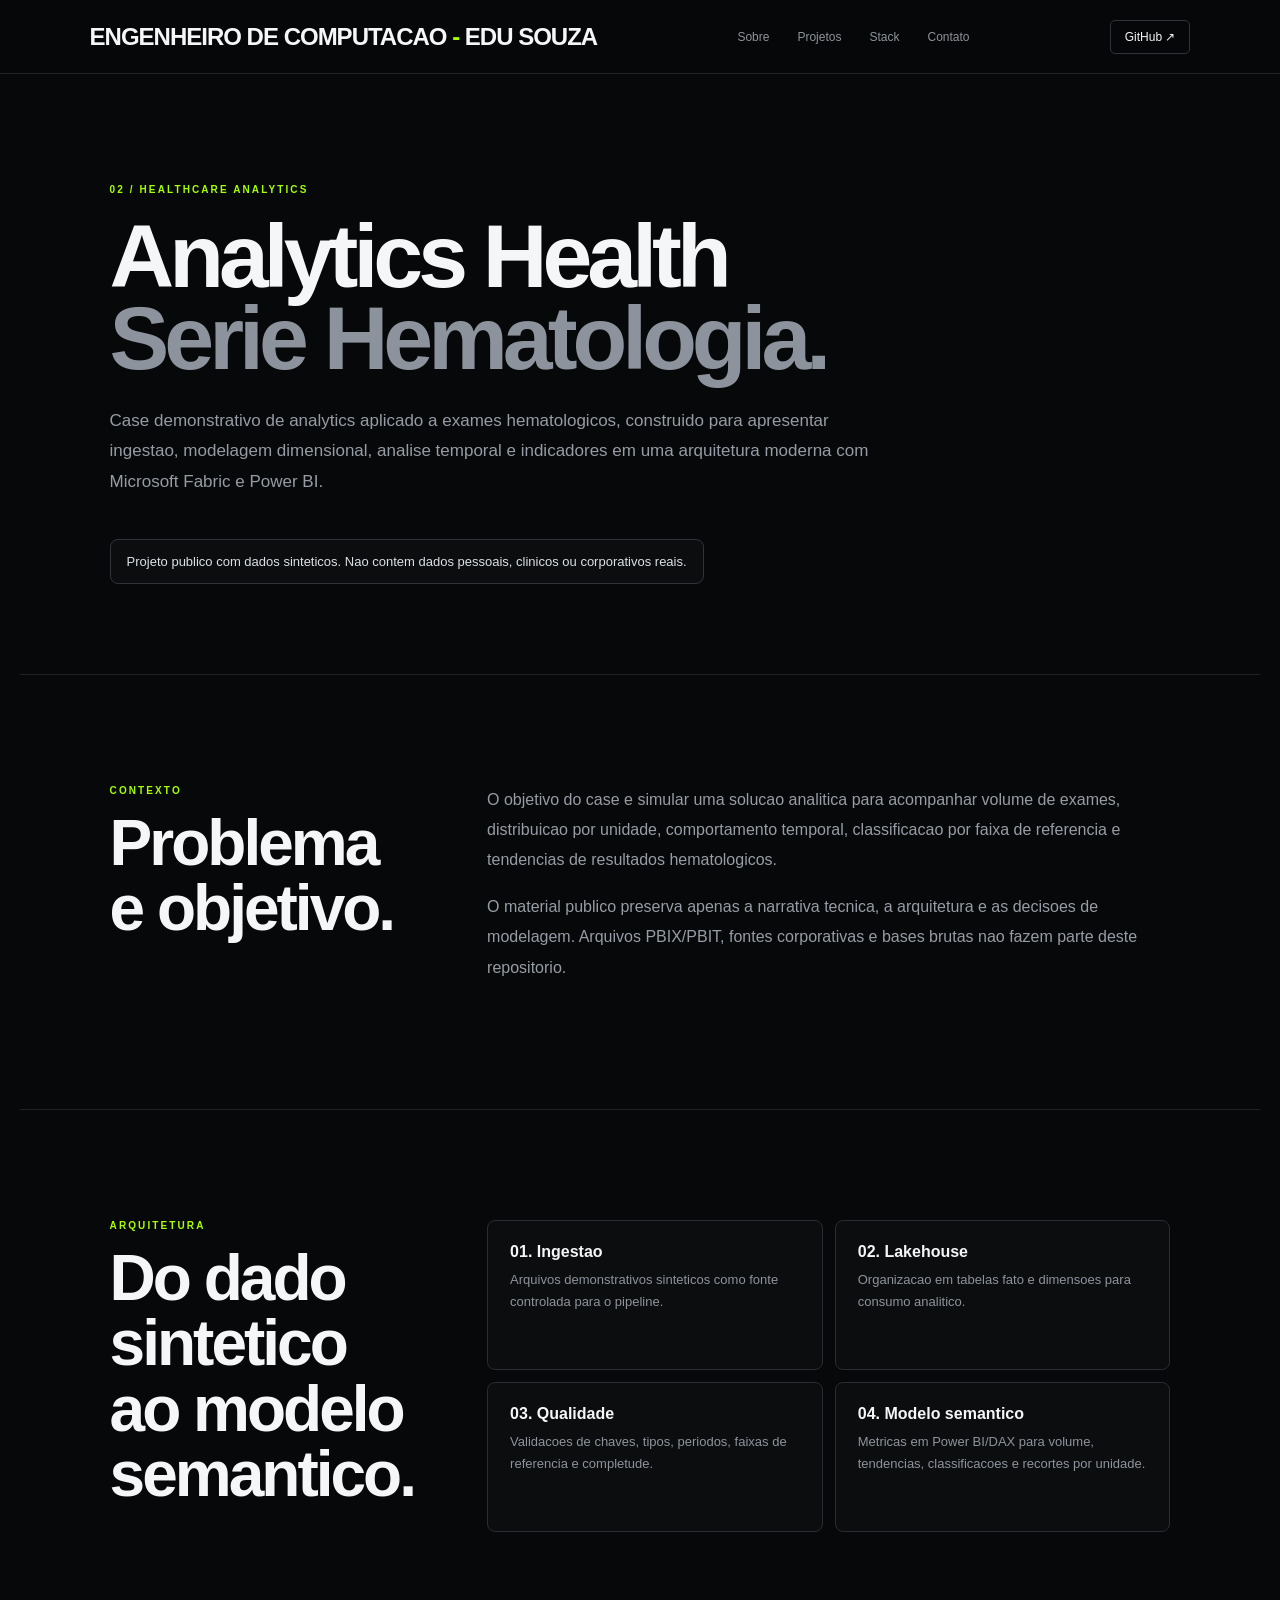
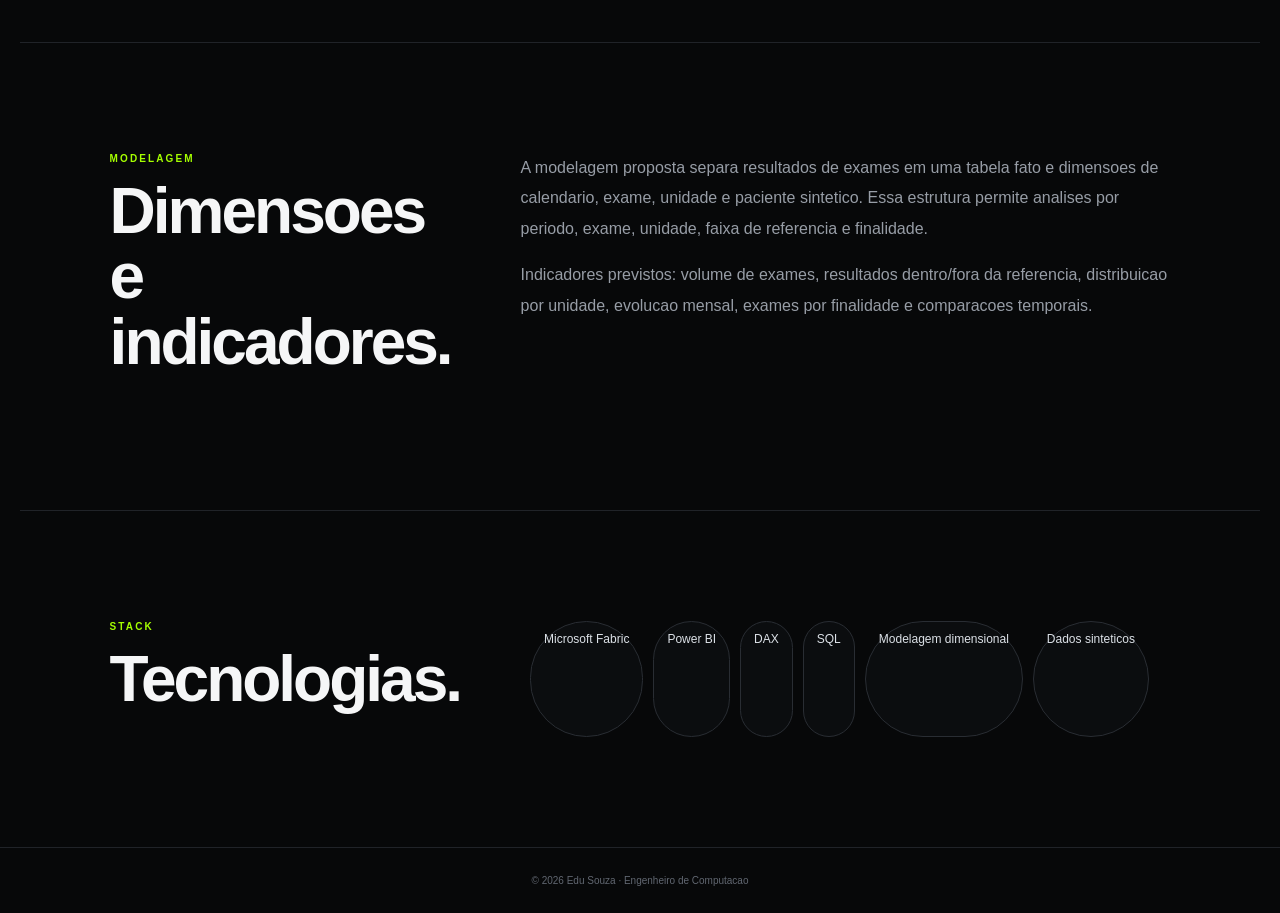
==== projects/02-analytics-health-serie-hematologia/index.html @ f351d603 "Publish hematology analytics case page" ====
<!doctype html>
<html lang="pt-BR">
<head>
<meta charset="utf-8"><meta name="viewport" content="width=device-width,initial-scale=1">
<meta name="description" content="Analytics Health - Serie Hematologia: case publico com dados sinteticos para demonstrar analytics em saude.">
<title>Analytics Health - Serie Hematologia | Edu Souza</title>
<link rel="stylesheet" href="../../assets/css/style.css">
</head>
<body class="project-page">
<header><a class="logo" href="../../index.html">ENGENHEIRO DE COMPUTACAO <span>-</span> EDU SOUZA</a><nav><a href="../../index.html#sobre">Sobre</a><a href="../../index.html#projetos">Projetos</a><a href="../../index.html#stack">Stack</a><a href="../../index.html#contato">Contato</a></nav><a class="gh" href="https://github.com/edusouzaengcomp/edusouza.engcomp-portfolio/tree/main/projects/02-analytics-health-serie-hematologia" target="_blank" rel="noreferrer">GitHub ↗</a></header>
<main>
<section class="case-hero"><div class="tag">02 / HEALTHCARE ANALYTICS</div><h1>Analytics Health<br><em>Serie Hematologia.</em></h1><p>Case demonstrativo de analytics aplicado a exames hematologicos, construido para apresentar ingestao, modelagem dimensional, analise temporal e indicadores em uma arquitetura moderna com Microsoft Fabric e Power BI.</p><div class="case-note">Projeto publico com dados sinteticos. Nao contem dados pessoais, clinicos ou corporativos reais.</div></section>
<section class="case-grid section"><div><div class="tag">CONTEXTO</div><h2>Problema e objetivo.</h2></div><div class="case-copy"><p>O objetivo do case e simular uma solucao analitica para acompanhar volume de exames, distribuicao por unidade, comportamento temporal, classificacao por faixa de referencia e tendencias de resultados hematologicos.</p><p>O material publico preserva apenas a narrativa tecnica, a arquitetura e as decisoes de modelagem. Arquivos PBIX/PBIT, fontes corporativas e bases brutas nao fazem parte deste repositorio.</p></div></section>
<section class="case-grid section"><div><div class="tag">ARQUITETURA</div><h2>Do dado sintetico ao modelo semantico.</h2></div><div class="case-list"><div><b>01. Ingestao</b><span>Arquivos demonstrativos sinteticos como fonte controlada para o pipeline.</span></div><div><b>02. Lakehouse</b><span>Organizacao em tabelas fato e dimensoes para consumo analitico.</span></div><div><b>03. Qualidade</b><span>Validacoes de chaves, tipos, periodos, faixas de referencia e completude.</span></div><div><b>04. Modelo semantico</b><span>Metricas em Power BI/DAX para volume, tendencias, classificacoes e recortes por unidade.</span></div></div></section>
<section class="case-grid section"><div><div class="tag">MODELAGEM</div><h2>Dimensoes e indicadores.</h2></div><div class="case-copy"><p>A modelagem proposta separa resultados de exames em uma tabela fato e dimensoes de calendario, exame, unidade e paciente sintetico. Essa estrutura permite analises por periodo, exame, unidade, faixa de referencia e finalidade.</p><p>Indicadores previstos: volume de exames, resultados dentro/fora da referencia, distribuicao por unidade, evolucao mensal, exames por finalidade e comparacoes temporais.</p></div></section>
<section class="case-grid section"><div><div class="tag">STACK</div><h2>Tecnologias.</h2></div><div class="case-tags"><span>Microsoft Fabric</span><span>Power BI</span><span>DAX</span><span>SQL</span><span>Modelagem dimensional</span><span>Dados sinteticos</span></div></section>
</main><footer>© 2026 Edu Souza · Engenheiro de Computacao</footer>
</body></html>
---- assets/css/style.css ----
*{box-sizing:border-box}html{scroll-behavior:smooth}body{margin:0;background:#070809;color:#f5f6f7;font-family:Inter,Segoe UI,Arial,sans-serif}a{text-decoration:none;color:inherit}header{height:74px;padding:0 7%;display:flex;align-items:center;justify-content:space-between;border-bottom:1px solid #202328;position:sticky;top:0;background:rgba(7,8,9,.92);backdrop-filter:blur(15px);z-index:10}.logo{font-weight:900;font-size:24px;letter-spacing:-1px}.logo span,.tag,.eyebrow,.card b{color:#a5ff00}nav{display:flex;gap:28px;color:#8e949d;font-size:12px}.gh,.secondary{border:1px solid #30343a}.gh{padding:9px 14px;border-radius:5px;font-size:12px}.hero{max-width:1400px;min-height:700px;margin:auto;padding:90px 7%;display:grid;grid-template-columns:1.1fr .9fr;align-items:center;gap:50px}.eyebrow,.tag{font-size:10px;letter-spacing:2.1px;font-weight:800}.hero h1{font-size:clamp(58px,8vw,105px);line-height:.9;letter-spacing:-6px;margin:22px 0 30px}.hero h1 em,.platform h2 em,.contact h2 em,.case-hero h1 em{font-style:normal;color:#8d939d}.hero p{max-width:650px;color:#969ca5;line-height:1.8;font-size:17px}.actions{display:flex;gap:12px;margin-top:30px}.primary,.secondary{padding:13px 18px;border-radius:5px;font-size:12px;font-weight:800}.primary{background:#a5ff00;color:#070809}.visual{height:420px;position:relative;border-left:1px solid #24282e;background-image:linear-gradient(#15181c 1px,transparent 1px),linear-gradient(90deg,#15181c 1px,transparent 1px);background-size:42px 42px;overflow:hidden}.sphere{position:absolute;width:300px;height:300px;border:1px solid #59616b;border-radius:50%;right:10%;top:10%}.sphere:after{content:"";position:absolute;inset:55px;border:1px solid #a5ff00;border-radius:50%;opacity:.55}.terminal{position:absolute;left:35px;bottom:35px;background:#0d0f11;border:1px solid #292d32;padding:18px 22px}.terminal small,.terminal span{display:block;color:#747a84;font-size:9px}.terminal strong{display:block;font-size:22px;margin:5px 0}.section{max-width:1240px;margin:auto;padding:110px 7%;border-top:1px solid #202328}.split{display:grid;grid-template-columns:.45fr 1fr;gap:70px}.section h2,.platform h2,.contact h2{font-size:clamp(38px,5vw,64px);letter-spacing:-3px;line-height:1.02;margin:15px 0 25px}.split p{color:#979da6;line-height:1.9;max-width:700px}.cards{display:grid;grid-template-columns:1fr 1fr;gap:14px;margin-top:42px}.card{min-height:245px;background:#0b0d0f;border:1px solid #24282e;border-radius:8px;padding:27px;display:flex;flex-direction:column;justify-content:space-between;transition:.2s}.card:hover{transform:translateY(-4px);border-color:#59616b}.featured{grid-column:span 2;min-height:295px;background:linear-gradient(135deg,#10150d,#0b0d0f)}.card>span{color:#707680;font-size:11px}.card small{color:#818791;font-size:9px;letter-spacing:1.4px}.card h3{font-size:25px;margin:10px 0}.card p{color:#9298a1;font-size:13px;line-height:1.7;max-width:700px}.card b{font-size:11px}.platform{background:#0b0d0f;border-top:1px solid #202328;padding:115px 7%}.inner{max-width:1100px;margin:auto}.flow{display:grid;grid-template-columns:1fr auto 1fr auto 1fr auto 1fr auto 1fr;align-items:center;gap:10px;margin-top:50px}.flow div{border:1px solid #292d33;padding:20px 10px;text-align:center;color:#747a84;font-size:9px}.flow strong{display:block;color:#fff;font-size:12px;margin:5px}.flow i{font-style:normal;color:#a5ff00}.stack{display:grid;grid-template-columns:repeat(3,1fr);gap:1px;background:#292d33;margin-top:42px}.stack div{background:#070809;padding:27px}.stack b,.stack span{display:block}.stack span{color:#7e848d;font-size:11px;margin-top:8px}.contact{text-align:center;padding:140px 7%;background:#0b0d0f;border-top:1px solid #202328}.contact .actions{justify-content:center}footer{text-align:center;border-top:1px solid #202328;padding:27px;color:#616771;font-size:10px}.case-hero{max-width:1240px;margin:auto;padding:110px 7% 90px}.case-hero h1{font-size:clamp(52px,7vw,96px);line-height:.92;letter-spacing:-5px;margin:20px 0 26px}.case-hero p{max-width:780px;color:#969ca5;line-height:1.8;font-size:17px}.case-note{display:inline-block;margin-top:24px;border:1px solid #30343a;border-radius:8px;padding:14px 16px;color:#dce1e7;background:#0b0d0f;font-size:13px}.case-grid{display:grid;grid-template-columns:.45fr 1fr;gap:70px}.case-copy p{color:#979da6;line-height:1.9;margin-top:0}.case-list{display:grid;grid-template-columns:1fr 1fr;gap:12px}.case-list div{border:1px solid #292d33;border-radius:8px;background:#0b0d0f;padding:22px}.case-list b,.case-list span{display:block}.case-list span{color:#8e949d;line-height:1.7;margin-top:8px;font-size:13px}.case-tags{display:flex;gap:10px;flex-wrap:wrap}.case-tags span{border:1px solid #292d33;background:#0b0d0f;border-radius:999px;padding:10px 13px;color:#dce1e7;font-size:12px}@media(max-width:850px){nav{display:none}.hero{grid-template-columns:1fr}.visual{display:none}.split,.case-grid{grid-template-columns:1fr;gap:30px}.cards{grid-template-columns:1fr}.featured{grid-column:auto}.flow{grid-template-columns:1fr}.flow i{display:none}.stack{grid-template-columns:1fr 1fr}.case-list{grid-template-columns:1fr}}@media(max-width:520px){.gh{display:none}.hero h1,.case-hero h1{letter-spacing:-4px}.stack{grid-template-columns:1fr}}
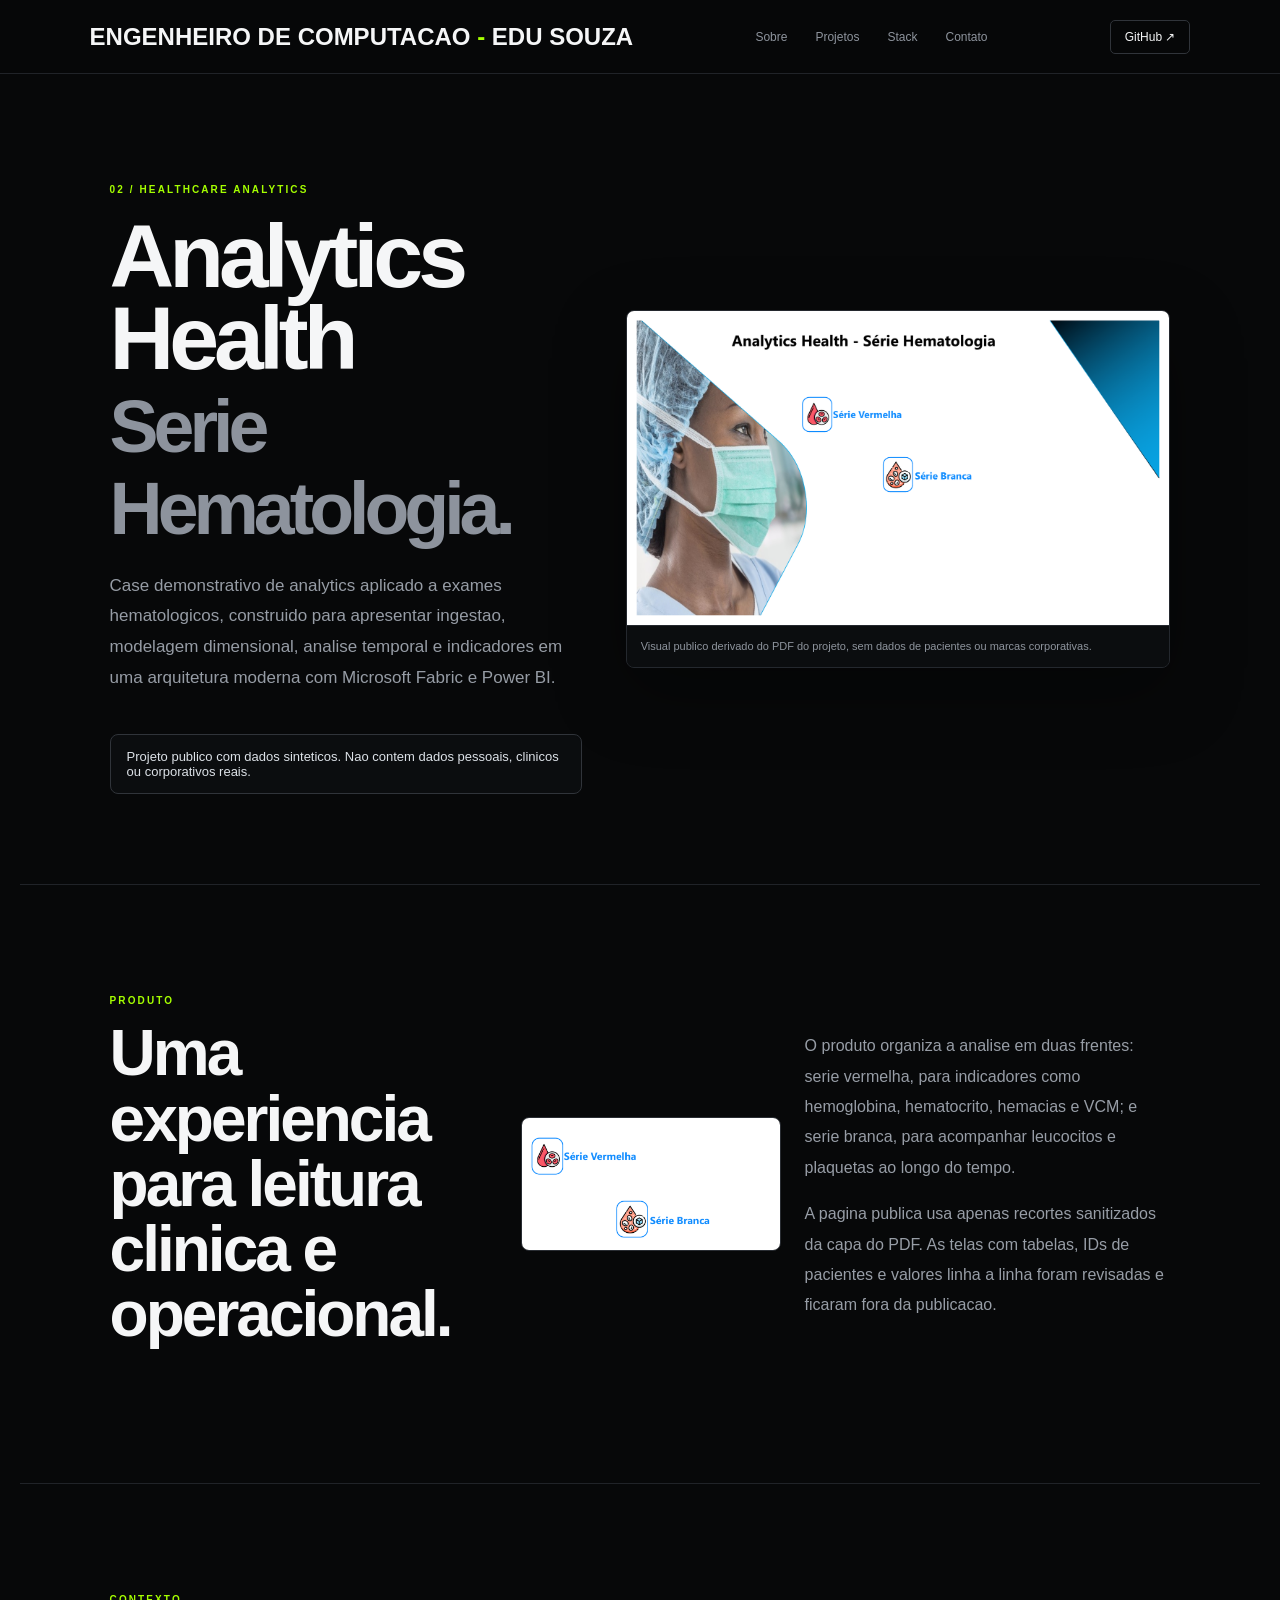
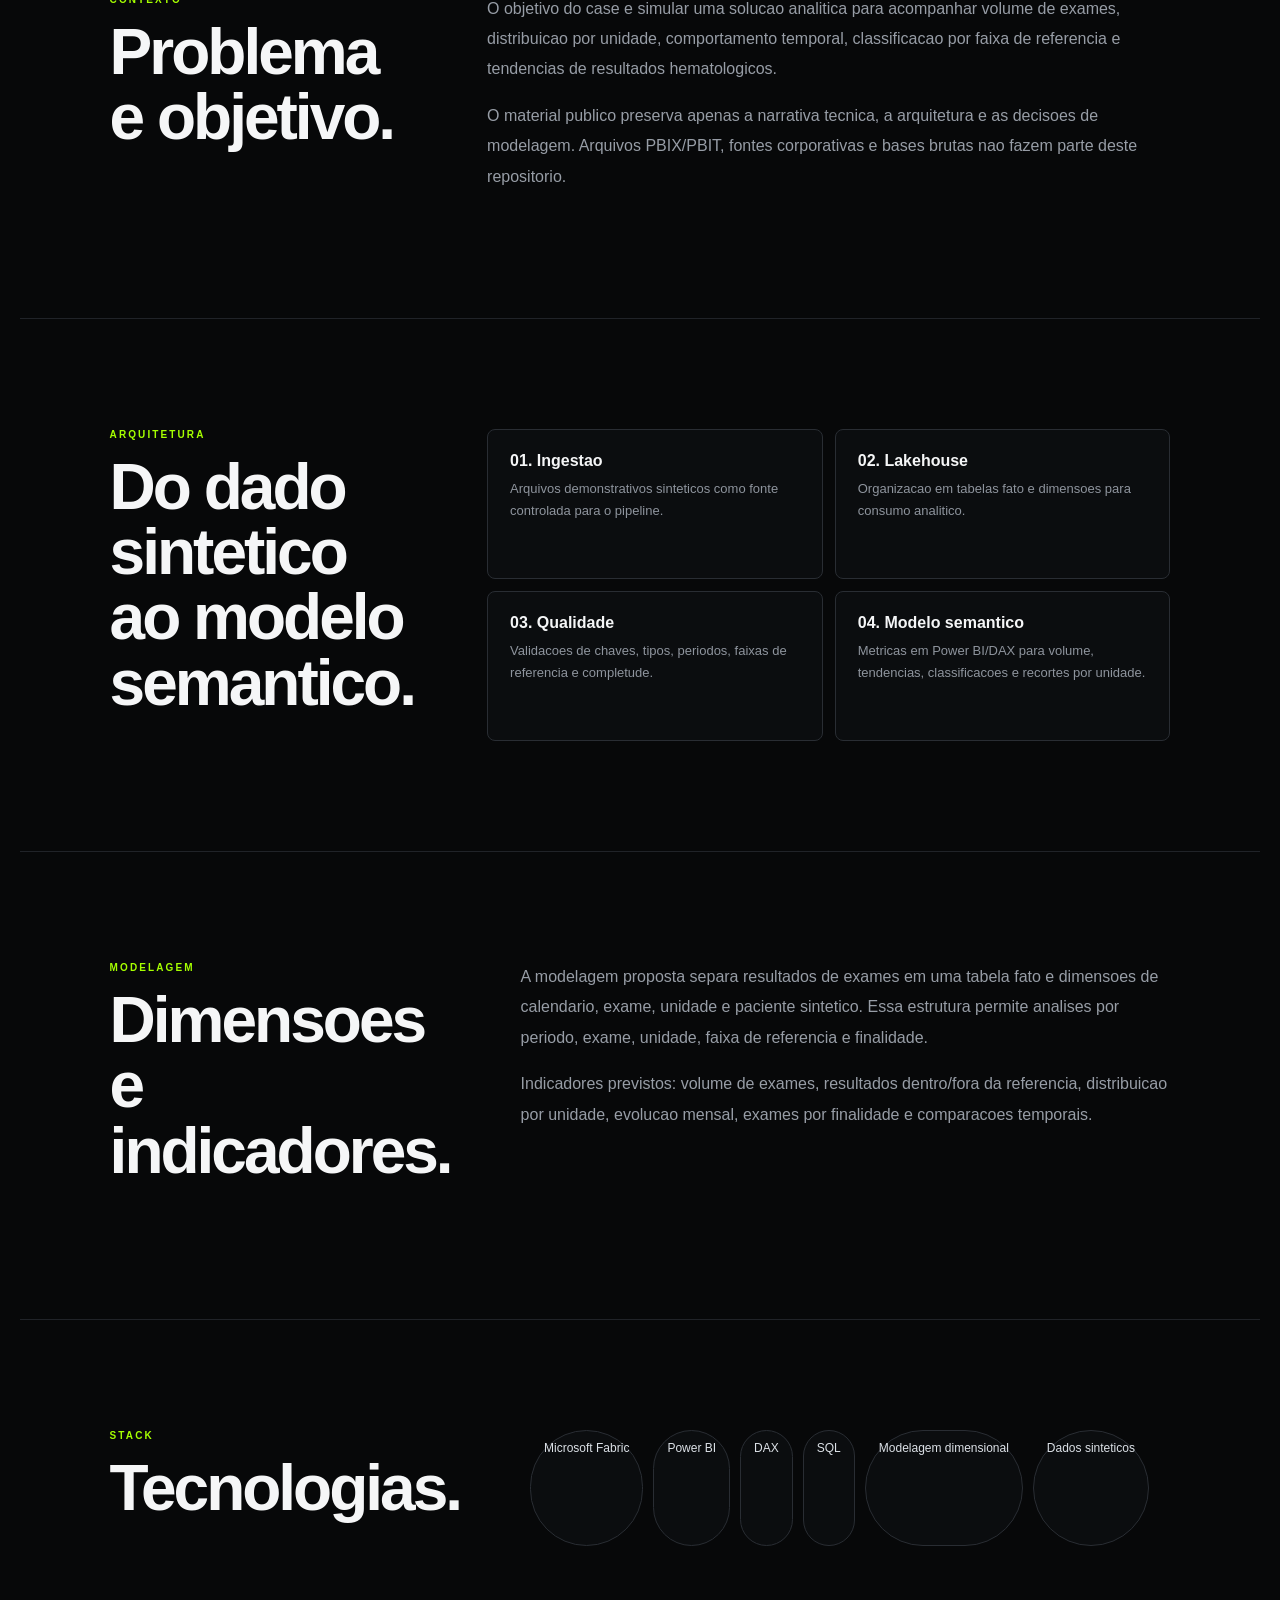
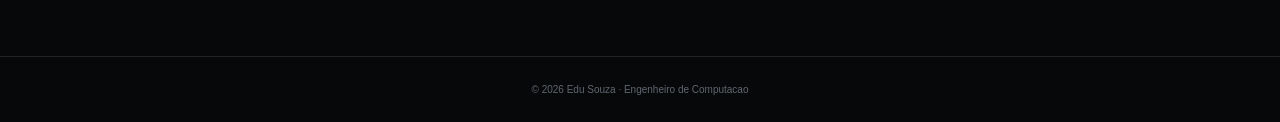
==== commit 8c462119: "Add sanitized visuals to health analytics case" ====
--- a/projects/02-analytics-health-serie-hematologia/index.html
+++ b/projects/02-analytics-health-serie-hematologia/index.html
@@ -9,7 +9,8 @@
 <body class="project-page">
 <header><a class="logo" href="../../index.html">ENGENHEIRO DE COMPUTACAO <span>-</span> EDU SOUZA</a><nav><a href="../../index.html#sobre">Sobre</a><a href="../../index.html#projetos">Projetos</a><a href="../../index.html#stack">Stack</a><a href="../../index.html#contato">Contato</a></nav><a class="gh" href="https://github.com/edusouzaengcomp/edusouza.engcomp-portfolio/tree/main/projects/02-analytics-health-serie-hematologia" target="_blank" rel="noreferrer">GitHub ↗</a></header>
 <main>
-<section class="case-hero"><div class="tag">02 / HEALTHCARE ANALYTICS</div><h1>Analytics Health<br><em>Serie Hematologia.</em></h1><p>Case demonstrativo de analytics aplicado a exames hematologicos, construido para apresentar ingestao, modelagem dimensional, analise temporal e indicadores em uma arquitetura moderna com Microsoft Fabric e Power BI.</p><div class="case-note">Projeto publico com dados sinteticos. Nao contem dados pessoais, clinicos ou corporativos reais.</div></section>
+<section class="case-hero case-hero-visual"><div class="case-hero-copy"><div class="tag">02 / HEALTHCARE ANALYTICS</div><h1>Analytics<br>Health<br><em>Serie<br>Hematologia.</em></h1><p>Case demonstrativo de analytics aplicado a exames hematologicos, construido para apresentar ingestao, modelagem dimensional, analise temporal e indicadores em uma arquitetura moderna com Microsoft Fabric e Power BI.</p><div class="case-note">Projeto publico com dados sinteticos. Nao contem dados pessoais, clinicos ou corporativos reais.</div></div><figure class="case-preview"><img src="../../assets/img/analytics-health-cover-public.png" alt="Capa sanitizada do produto Analytics Health - Serie Hematologia"><figcaption>Visual publico derivado do PDF do projeto, sem dados de pacientes ou marcas corporativas.</figcaption></figure></section>
+<section class="case-grid section"><div><div class="tag">PRODUTO</div><h2>Uma experiencia para leitura clinica e operacional.</h2></div><div class="case-showcase"><img src="../../assets/img/analytics-health-series-public.png" alt="Navegacao visual entre Serie Vermelha e Serie Branca"><div><p>O produto organiza a analise em duas frentes: serie vermelha, para indicadores como hemoglobina, hematocrito, hemacias e VCM; e serie branca, para acompanhar leucocitos e plaquetas ao longo do tempo.</p><p>A pagina publica usa apenas recortes sanitizados da capa do PDF. As telas com tabelas, IDs de pacientes e valores linha a linha foram revisadas e ficaram fora da publicacao.</p></div></div></section>
 <section class="case-grid section"><div><div class="tag">CONTEXTO</div><h2>Problema e objetivo.</h2></div><div class="case-copy"><p>O objetivo do case e simular uma solucao analitica para acompanhar volume de exames, distribuicao por unidade, comportamento temporal, classificacao por faixa de referencia e tendencias de resultados hematologicos.</p><p>O material publico preserva apenas a narrativa tecnica, a arquitetura e as decisoes de modelagem. Arquivos PBIX/PBIT, fontes corporativas e bases brutas nao fazem parte deste repositorio.</p></div></section>
 <section class="case-grid section"><div><div class="tag">ARQUITETURA</div><h2>Do dado sintetico ao modelo semantico.</h2></div><div class="case-list"><div><b>01. Ingestao</b><span>Arquivos demonstrativos sinteticos como fonte controlada para o pipeline.</span></div><div><b>02. Lakehouse</b><span>Organizacao em tabelas fato e dimensoes para consumo analitico.</span></div><div><b>03. Qualidade</b><span>Validacoes de chaves, tipos, periodos, faixas de referencia e completude.</span></div><div><b>04. Modelo semantico</b><span>Metricas em Power BI/DAX para volume, tendencias, classificacoes e recortes por unidade.</span></div></div></section>
 <section class="case-grid section"><div><div class="tag">MODELAGEM</div><h2>Dimensoes e indicadores.</h2></div><div class="case-copy"><p>A modelagem proposta separa resultados de exames em uma tabela fato e dimensoes de calendario, exame, unidade e paciente sintetico. Essa estrutura permite analises por periodo, exame, unidade, faixa de referencia e finalidade.</p><p>Indicadores previstos: volume de exames, resultados dentro/fora da referencia, distribuicao por unidade, evolucao mensal, exames por finalidade e comparacoes temporais.</p></div></section>
--- a/assets/css/style.css
+++ b/assets/css/style.css
@@ -1 +1 @@
-*{box-sizing:border-box}html{scroll-behavior:smooth}body{margin:0;background:#070809;color:#f5f6f7;font-family:Inter,Segoe UI,Arial,sans-serif}a{text-decoration:none;color:inherit}header{height:74px;padding:0 7%;display:flex;align-items:center;justify-content:space-between;border-bottom:1px solid #202328;position:sticky;top:0;background:rgba(7,8,9,.92);backdrop-filter:blur(15px);z-index:10}.logo{font-weight:900;font-size:24px;letter-spacing:-1px}.logo span,.tag,.eyebrow,.card b{color:#a5ff00}nav{display:flex;gap:28px;color:#8e949d;font-size:12px}.gh,.secondary{border:1px solid #30343a}.gh{padding:9px 14px;border-radius:5px;font-size:12px}.hero{max-width:1400px;min-height:700px;margin:auto;padding:90px 7%;display:grid;grid-template-columns:1.1fr .9fr;align-items:center;gap:50px}.eyebrow,.tag{font-size:10px;letter-spacing:2.1px;font-weight:800}.hero h1{font-size:clamp(58px,8vw,105px);line-height:.9;letter-spacing:-6px;margin:22px 0 30px}.hero h1 em,.platform h2 em,.contact h2 em,.case-hero h1 em{font-style:normal;color:#8d939d}.hero p{max-width:650px;color:#969ca5;line-height:1.8;font-size:17px}.actions{display:flex;gap:12px;margin-top:30px}.primary,.secondary{padding:13px 18px;border-radius:5px;font-size:12px;font-weight:800}.primary{background:#a5ff00;color:#070809}.visual{height:420px;position:relative;border-left:1px solid #24282e;background-image:linear-gradient(#15181c 1px,transparent 1px),linear-gradient(90deg,#15181c 1px,transparent 1px);background-size:42px 42px;overflow:hidden}.sphere{position:absolute;width:300px;height:300px;border:1px solid #59616b;border-radius:50%;right:10%;top:10%}.sphere:after{content:"";position:absolute;inset:55px;border:1px solid #a5ff00;border-radius:50%;opacity:.55}.terminal{position:absolute;left:35px;bottom:35px;background:#0d0f11;border:1px solid #292d32;padding:18px 22px}.terminal small,.terminal span{display:block;color:#747a84;font-size:9px}.terminal strong{display:block;font-size:22px;margin:5px 0}.section{max-width:1240px;margin:auto;padding:110px 7%;border-top:1px solid #202328}.split{display:grid;grid-template-columns:.45fr 1fr;gap:70px}.section h2,.platform h2,.contact h2{font-size:clamp(38px,5vw,64px);letter-spacing:-3px;line-height:1.02;margin:15px 0 25px}.split p{color:#979da6;line-height:1.9;max-width:700px}.cards{display:grid;grid-template-columns:1fr 1fr;gap:14px;margin-top:42px}.card{min-height:245px;background:#0b0d0f;border:1px solid #24282e;border-radius:8px;padding:27px;display:flex;flex-direction:column;justify-content:space-between;transition:.2s}.card:hover{transform:translateY(-4px);border-color:#59616b}.featured{grid-column:span 2;min-height:295px;background:linear-gradient(135deg,#10150d,#0b0d0f)}.card>span{color:#707680;font-size:11px}.card small{color:#818791;font-size:9px;letter-spacing:1.4px}.card h3{font-size:25px;margin:10px 0}.card p{color:#9298a1;font-size:13px;line-height:1.7;max-width:700px}.card b{font-size:11px}.platform{background:#0b0d0f;border-top:1px solid #202328;padding:115px 7%}.inner{max-width:1100px;margin:auto}.flow{display:grid;grid-template-columns:1fr auto 1fr auto 1fr auto 1fr auto 1fr;align-items:center;gap:10px;margin-top:50px}.flow div{border:1px solid #292d33;padding:20px 10px;text-align:center;color:#747a84;font-size:9px}.flow strong{display:block;color:#fff;font-size:12px;margin:5px}.flow i{font-style:normal;color:#a5ff00}.stack{display:grid;grid-template-columns:repeat(3,1fr);gap:1px;background:#292d33;margin-top:42px}.stack div{background:#070809;padding:27px}.stack b,.stack span{display:block}.stack span{color:#7e848d;font-size:11px;margin-top:8px}.contact{text-align:center;padding:140px 7%;background:#0b0d0f;border-top:1px solid #202328}.contact .actions{justify-content:center}footer{text-align:center;border-top:1px solid #202328;padding:27px;color:#616771;font-size:10px}.case-hero{max-width:1240px;margin:auto;padding:110px 7% 90px}.case-hero h1{font-size:clamp(52px,7vw,96px);line-height:.92;letter-spacing:-5px;margin:20px 0 26px}.case-hero p{max-width:780px;color:#969ca5;line-height:1.8;font-size:17px}.case-note{display:inline-block;margin-top:24px;border:1px solid #30343a;border-radius:8px;padding:14px 16px;color:#dce1e7;background:#0b0d0f;font-size:13px}.case-grid{display:grid;grid-template-columns:.45fr 1fr;gap:70px}.case-copy p{color:#979da6;line-height:1.9;margin-top:0}.case-list{display:grid;grid-template-columns:1fr 1fr;gap:12px}.case-list div{border:1px solid #292d33;border-radius:8px;background:#0b0d0f;padding:22px}.case-list b,.case-list span{display:block}.case-list span{color:#8e949d;line-height:1.7;margin-top:8px;font-size:13px}.case-tags{display:flex;gap:10px;flex-wrap:wrap}.case-tags span{border:1px solid #292d33;background:#0b0d0f;border-radius:999px;padding:10px 13px;color:#dce1e7;font-size:12px}@media(max-width:850px){nav{display:none}.hero{grid-template-columns:1fr}.visual{display:none}.split,.case-grid{grid-template-columns:1fr;gap:30px}.cards{grid-template-columns:1fr}.featured{grid-column:auto}.flow{grid-template-columns:1fr}.flow i{display:none}.stack{grid-template-columns:1fr 1fr}.case-list{grid-template-columns:1fr}}@media(max-width:520px){.gh{display:none}.hero h1,.case-hero h1{letter-spacing:-4px}.stack{grid-template-columns:1fr}}
+@media(max-width:850px){.case-hero-visual h1,.case-hero p,.case-note,.case-preview figcaption{max-width:320px!important}.case-preview{max-width:320px!important}}@media(max-width:850px){.case-hero,.section{max-width:430px;margin-left:0;margin-right:0}.case-hero-visual h1{max-width:320px}.case-hero p,.case-note,.case-preview figcaption{max-width:320px}}header .logo{white-space:normal!important;max-width:calc(100vw - 120px);overflow-wrap:anywhere!important}@media(max-width:520px){header .logo{max-width:300px;font-size:18px!important}}html,body{max-width:100%;overflow-x:hidden}header .logo{font-size:clamp(16px,4.8vw,24px)!important;letter-spacing:0!important;line-height:1.15}.case-hero-copy,.case-preview,.case-showcase,.case-note{min-width:0;max-width:100%}.case-note{white-space:normal}@media(max-width:520px){header{padding:0 9%;height:74px}.case-hero p,.case-showcase p{font-size:15px}.case-hero-visual h1{letter-spacing:-2px!important}}.case-hero-visual h1 em{font-size:.82em;line-height:.96}.case-hero-visual .case-hero-copy{min-width:0}.case-hero-visual h1{font-size:clamp(46px,5.7vw,78px);letter-spacing:-3px}@media(max-width:520px){.case-hero-visual h1{font-size:clamp(42px,14vw,56px)}}.case-hero-visual{display:grid;grid-template-columns:minmax(0,.78fr) minmax(340px,.9fr);align-items:center;gap:44px}.case-preview{margin:0;border:1px solid #24282e;border-radius:8px;background:#101316;overflow:hidden;box-shadow:0 24px 70px rgba(0,0,0,.35)}.case-preview img,.case-showcase img{display:block;width:100%;height:auto}.case-preview figcaption{border-top:1px solid #24282e;color:#8e949d;font-size:11px;line-height:1.6;padding:12px 14px;background:#0b0d0f}.case-showcase{display:grid;grid-template-columns:minmax(260px,.62fr) 1fr;gap:24px;align-items:center}.case-showcase img{border:1px solid #292d33;border-radius:8px;background:#fff}.case-showcase p{color:#979da6;line-height:1.9;margin:0 0 16px}@media(max-width:850px){.case-hero-visual,.case-showcase{grid-template-columns:1fr}.case-hero-visual{gap:30px}}@media(max-width:520px){.case-hero{padding-top:80px}.case-preview figcaption{font-size:10px}}*{box-sizing:border-box}html{scroll-behavior:smooth}body{margin:0;background:#070809;color:#f5f6f7;font-family:Inter,Segoe UI,Arial,sans-serif}a{text-decoration:none;color:inherit}header{height:74px;padding:0 7%;display:flex;align-items:center;justify-content:space-between;border-bottom:1px solid #202328;position:sticky;top:0;background:rgba(7,8,9,.92);backdrop-filter:blur(15px);z-index:10}.logo{font-weight:900;font-size:24px;letter-spacing:-1px}.logo span,.tag,.eyebrow,.card b{color:#a5ff00}nav{display:flex;gap:28px;color:#8e949d;font-size:12px}.gh,.secondary{border:1px solid #30343a}.gh{padding:9px 14px;border-radius:5px;font-size:12px}.hero{max-width:1400px;min-height:700px;margin:auto;padding:90px 7%;display:grid;grid-template-columns:1.1fr .9fr;align-items:center;gap:50px}.eyebrow,.tag{font-size:10px;letter-spacing:2.1px;font-weight:800}.hero h1{font-size:clamp(58px,8vw,105px);line-height:.9;letter-spacing:-6px;margin:22px 0 30px}.hero h1 em,.platform h2 em,.contact h2 em,.case-hero h1 em{font-style:normal;color:#8d939d}.hero p{max-width:650px;color:#969ca5;line-height:1.8;font-size:17px}.actions{display:flex;gap:12px;margin-top:30px}.primary,.secondary{padding:13px 18px;border-radius:5px;font-size:12px;font-weight:800}.primary{background:#a5ff00;color:#070809}.visual{height:420px;position:relative;border-left:1px solid #24282e;background-image:linear-gradient(#15181c 1px,transparent 1px),linear-gradient(90deg,#15181c 1px,transparent 1px);background-size:42px 42px;overflow:hidden}.sphere{position:absolute;width:300px;height:300px;border:1px solid #59616b;border-radius:50%;right:10%;top:10%}.sphere:after{content:"";position:absolute;inset:55px;border:1px solid #a5ff00;border-radius:50%;opacity:.55}.terminal{position:absolute;left:35px;bottom:35px;background:#0d0f11;border:1px solid #292d32;padding:18px 22px}.terminal small,.terminal span{display:block;color:#747a84;font-size:9px}.terminal strong{display:block;font-size:22px;margin:5px 0}.section{max-width:1240px;margin:auto;padding:110px 7%;border-top:1px solid #202328}.split{display:grid;grid-template-columns:.45fr 1fr;gap:70px}.section h2,.platform h2,.contact h2{font-size:clamp(38px,5vw,64px);letter-spacing:-3px;line-height:1.02;margin:15px 0 25px}.split p{color:#979da6;line-height:1.9;max-width:700px}.cards{display:grid;grid-template-columns:1fr 1fr;gap:14px;margin-top:42px}.card{min-height:245px;background:#0b0d0f;border:1px solid #24282e;border-radius:8px;padding:27px;display:flex;flex-direction:column;justify-content:space-between;transition:.2s}.card:hover{transform:translateY(-4px);border-color:#59616b}.featured{grid-column:span 2;min-height:295px;background:linear-gradient(135deg,#10150d,#0b0d0f)}.card>span{color:#707680;font-size:11px}.card small{color:#818791;font-size:9px;letter-spacing:1.4px}.card h3{font-size:25px;margin:10px 0}.card p{color:#9298a1;font-size:13px;line-height:1.7;max-width:700px}.card b{font-size:11px}.platform{background:#0b0d0f;border-top:1px solid #202328;padding:115px 7%}.inner{max-width:1100px;margin:auto}.flow{display:grid;grid-template-columns:1fr auto 1fr auto 1fr auto 1fr auto 1fr;align-items:center;gap:10px;margin-top:50px}.flow div{border:1px solid #292d33;padding:20px 10px;text-align:center;color:#747a84;font-size:9px}.flow strong{display:block;color:#fff;font-size:12px;margin:5px}.flow i{font-style:normal;color:#a5ff00}.stack{display:grid;grid-template-columns:repeat(3,1fr);gap:1px;background:#292d33;margin-top:42px}.stack div{background:#070809;padding:27px}.stack b,.stack span{display:block}.stack span{color:#7e848d;font-size:11px;margin-top:8px}.contact{text-align:center;padding:140px 7%;background:#0b0d0f;border-top:1px solid #202328}.contact .actions{justify-content:center}footer{text-align:center;border-top:1px solid #202328;padding:27px;color:#616771;font-size:10px}.case-hero{max-width:1240px;margin:auto;padding:110px 7% 90px}.case-hero h1{font-size:clamp(52px,7vw,96px);line-height:.92;letter-spacing:-5px;margin:20px 0 26px}.case-hero p{max-width:780px;color:#969ca5;line-height:1.8;font-size:17px}.case-note{display:inline-block;margin-top:24px;border:1px solid #30343a;border-radius:8px;padding:14px 16px;color:#dce1e7;background:#0b0d0f;font-size:13px}.case-grid{display:grid;grid-template-columns:.45fr 1fr;gap:70px}.case-copy p{color:#979da6;line-height:1.9;margin-top:0}.case-list{display:grid;grid-template-columns:1fr 1fr;gap:12px}.case-list div{border:1px solid #292d33;border-radius:8px;background:#0b0d0f;padding:22px}.case-list b,.case-list span{display:block}.case-list span{color:#8e949d;line-height:1.7;margin-top:8px;font-size:13px}.case-tags{display:flex;gap:10px;flex-wrap:wrap}.case-tags span{border:1px solid #292d33;background:#0b0d0f;border-radius:999px;padding:10px 13px;color:#dce1e7;font-size:12px}@media(max-width:850px){nav{display:none}.hero{grid-template-columns:1fr}.visual{display:none}.split,.case-grid{grid-template-columns:1fr;gap:30px}.cards{grid-template-columns:1fr}.featured{grid-column:auto}.flow{grid-template-columns:1fr}.flow i{display:none}.stack{grid-template-columns:1fr 1fr}.case-list{grid-template-columns:1fr}}@media(max-width:520px){.gh{display:none}.hero h1,.case-hero h1{letter-spacing:-4px}.stack{grid-template-columns:1fr}}
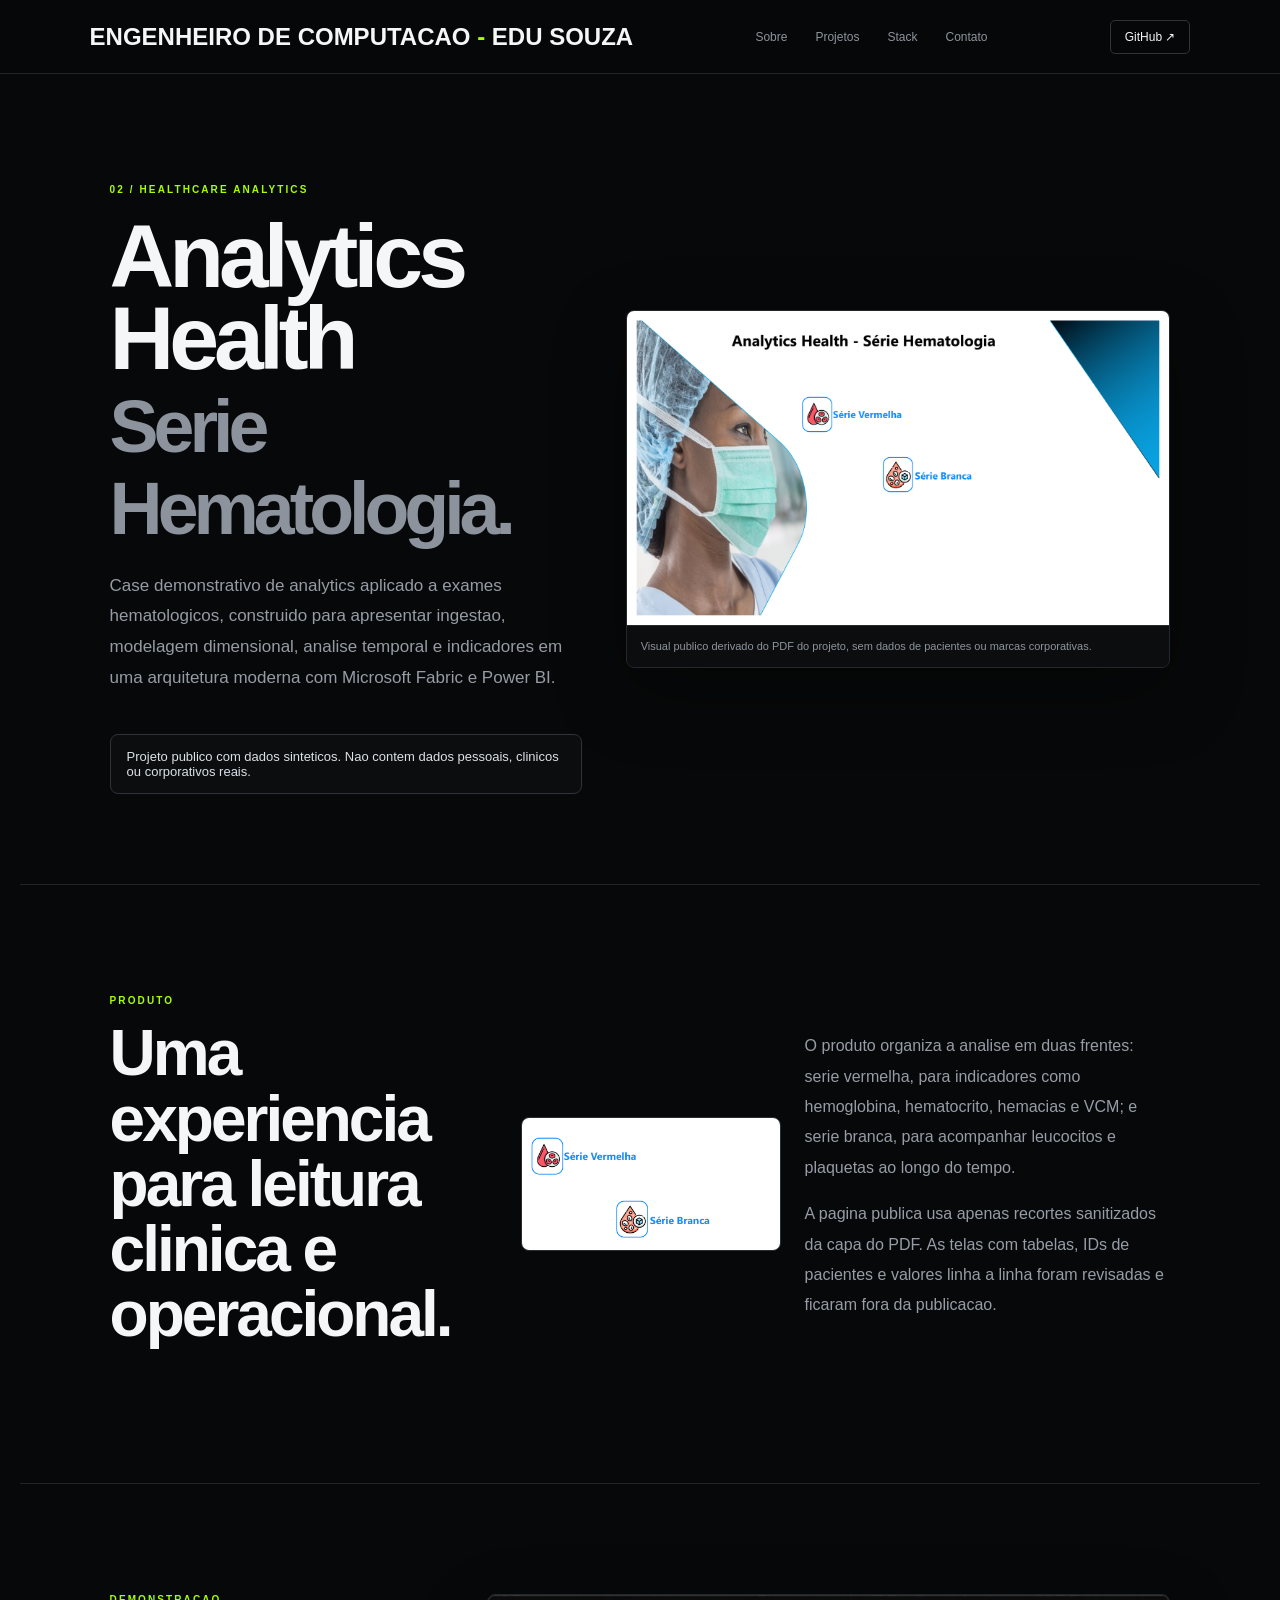
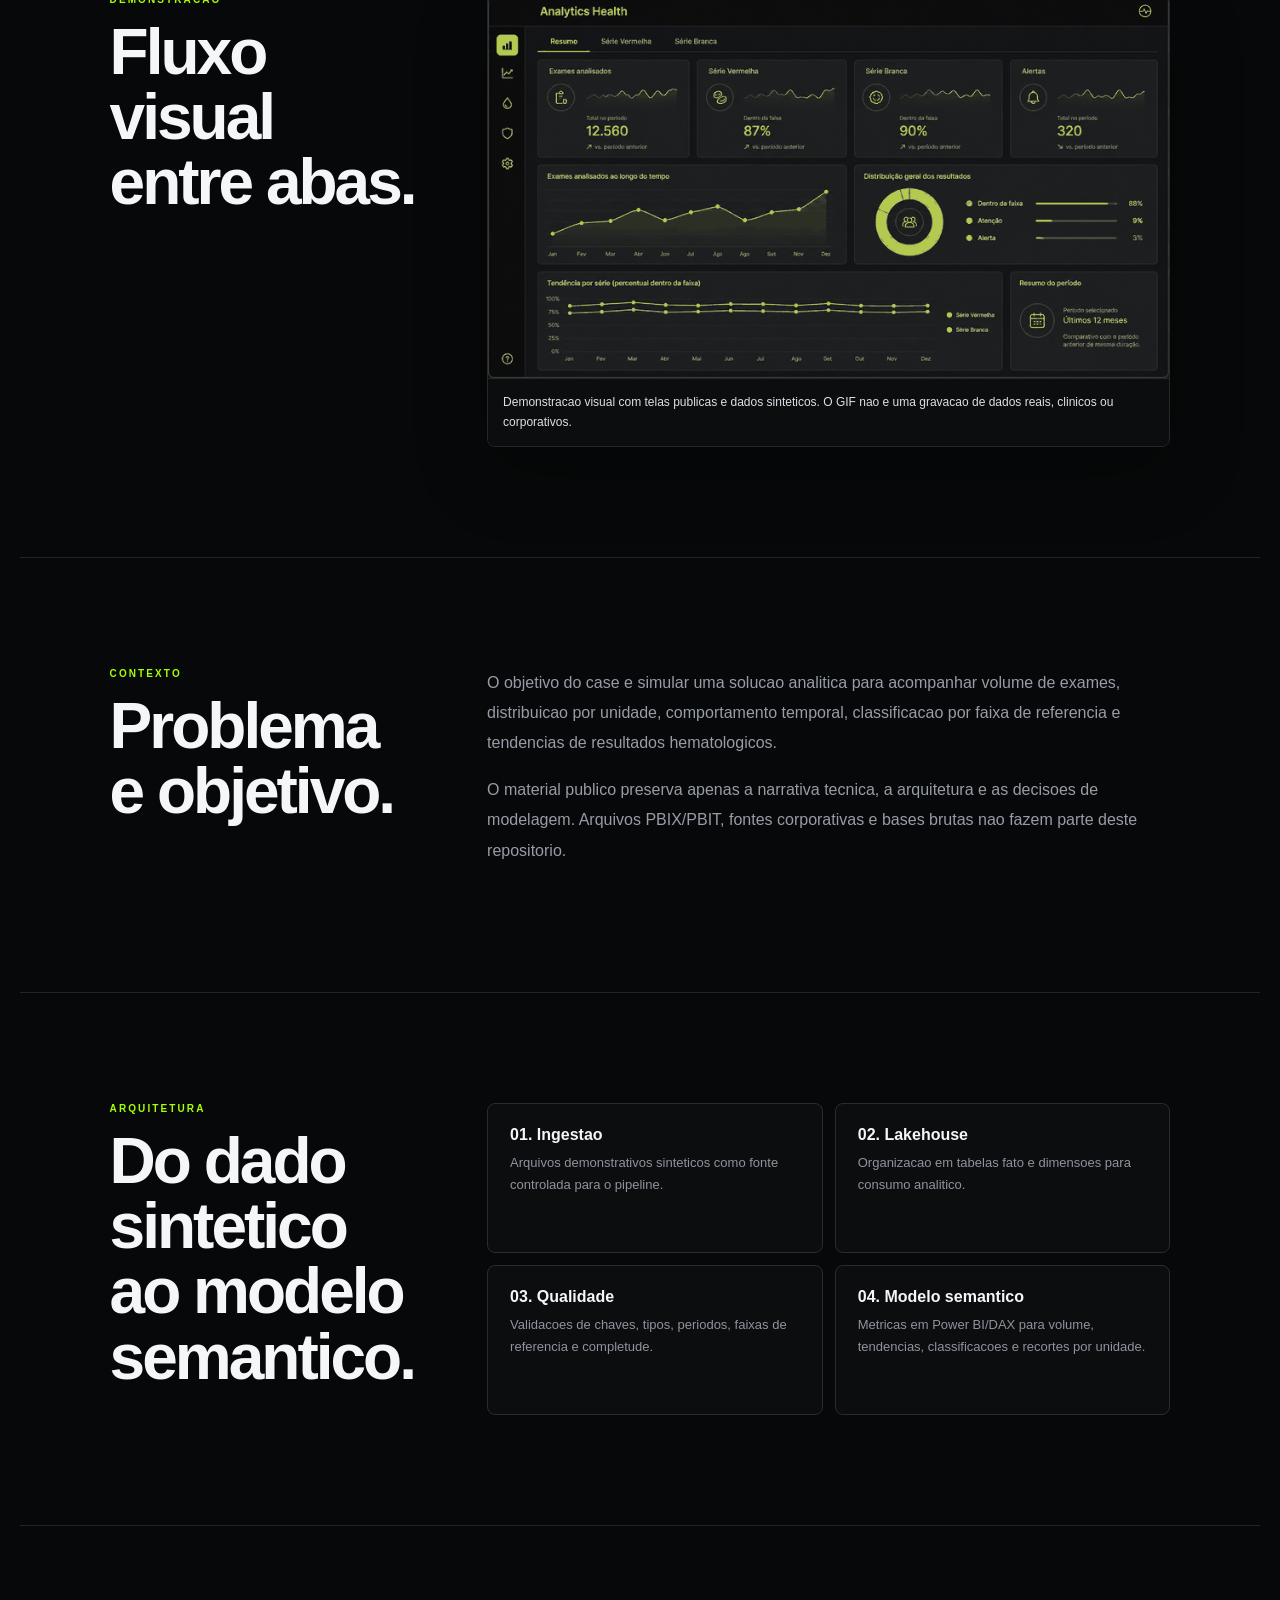
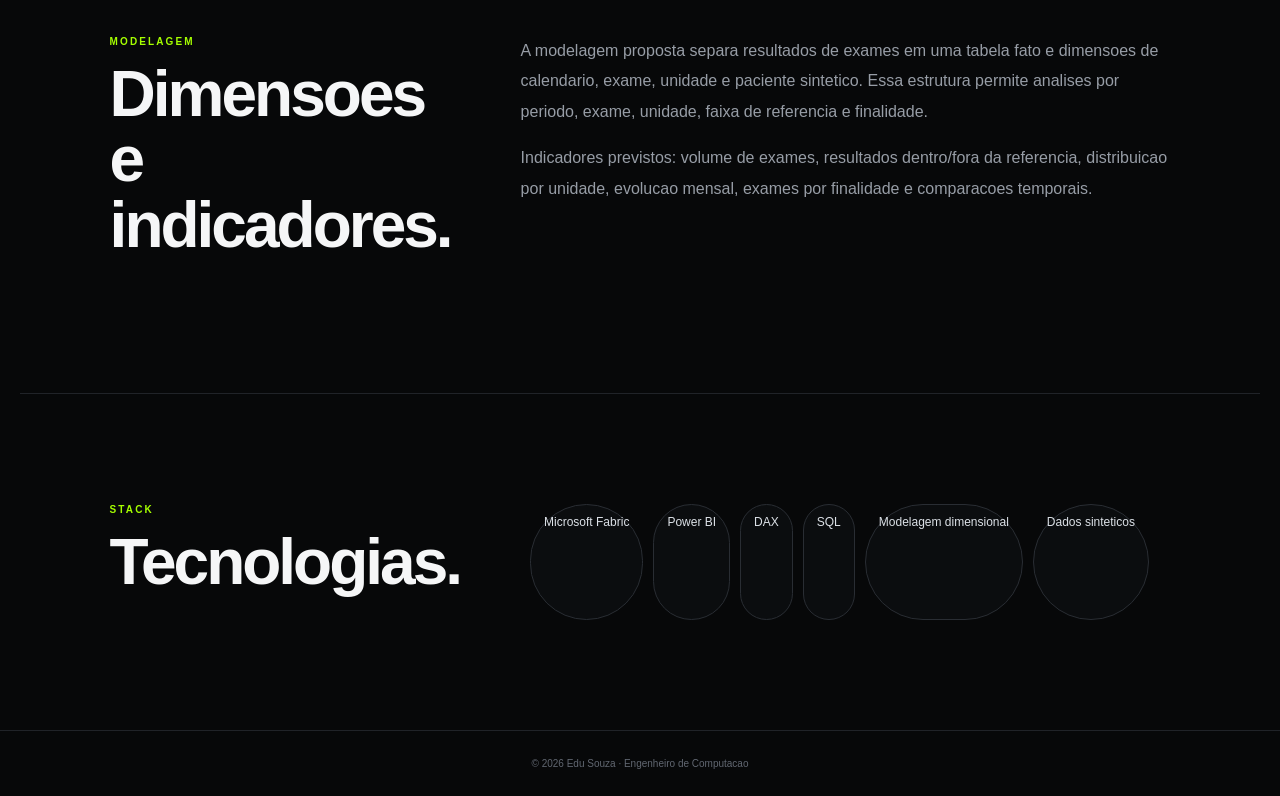
==== commit 121c359d: "Add dashboard tabs GIF to health case" ====
--- a/projects/02-analytics-health-serie-hematologia/index.html
+++ b/projects/02-analytics-health-serie-hematologia/index.html
@@ -11,6 +11,7 @@
 <main>
 <section class="case-hero case-hero-visual"><div class="case-hero-copy"><div class="tag">02 / HEALTHCARE ANALYTICS</div><h1>Analytics<br>Health<br><em>Serie<br>Hematologia.</em></h1><p>Case demonstrativo de analytics aplicado a exames hematologicos, construido para apresentar ingestao, modelagem dimensional, analise temporal e indicadores em uma arquitetura moderna com Microsoft Fabric e Power BI.</p><div class="case-note">Projeto publico com dados sinteticos. Nao contem dados pessoais, clinicos ou corporativos reais.</div></div><figure class="case-preview"><img src="../../assets/img/analytics-health-cover-public.png" alt="Capa sanitizada do produto Analytics Health - Serie Hematologia"><figcaption>Visual publico derivado do PDF do projeto, sem dados de pacientes ou marcas corporativas.</figcaption></figure></section>
 <section class="case-grid section"><div><div class="tag">PRODUTO</div><h2>Uma experiencia para leitura clinica e operacional.</h2></div><div class="case-showcase"><img src="../../assets/img/analytics-health-series-public.png" alt="Navegacao visual entre Serie Vermelha e Serie Branca"><div><p>O produto organiza a analise em duas frentes: serie vermelha, para indicadores como hemoglobina, hematocrito, hemacias e VCM; e serie branca, para acompanhar leucocitos e plaquetas ao longo do tempo.</p><p>A pagina publica usa apenas recortes sanitizados da capa do PDF. As telas com tabelas, IDs de pacientes e valores linha a linha foram revisadas e ficaram fora da publicacao.</p></div></div></section>
+<section class="case-grid section"><div><div class="tag">DEMONSTRACAO</div><h2>Fluxo visual entre abas.</h2></div><figure class="case-demo"><img src="../../assets/img/analytics-health-tabs-demo.gif" alt="GIF demonstrativo alternando entre as abas Resumo, Serie Vermelha e Serie Branca"><figcaption>Demonstracao visual com telas publicas e dados sinteticos. O GIF nao e uma gravacao de dados reais, clinicos ou corporativos.</figcaption></figure></section>
 <section class="case-grid section"><div><div class="tag">CONTEXTO</div><h2>Problema e objetivo.</h2></div><div class="case-copy"><p>O objetivo do case e simular uma solucao analitica para acompanhar volume de exames, distribuicao por unidade, comportamento temporal, classificacao por faixa de referencia e tendencias de resultados hematologicos.</p><p>O material publico preserva apenas a narrativa tecnica, a arquitetura e as decisoes de modelagem. Arquivos PBIX/PBIT, fontes corporativas e bases brutas nao fazem parte deste repositorio.</p></div></section>
 <section class="case-grid section"><div><div class="tag">ARQUITETURA</div><h2>Do dado sintetico ao modelo semantico.</h2></div><div class="case-list"><div><b>01. Ingestao</b><span>Arquivos demonstrativos sinteticos como fonte controlada para o pipeline.</span></div><div><b>02. Lakehouse</b><span>Organizacao em tabelas fato e dimensoes para consumo analitico.</span></div><div><b>03. Qualidade</b><span>Validacoes de chaves, tipos, periodos, faixas de referencia e completude.</span></div><div><b>04. Modelo semantico</b><span>Metricas em Power BI/DAX para volume, tendencias, classificacoes e recortes por unidade.</span></div></div></section>
 <section class="case-grid section"><div><div class="tag">MODELAGEM</div><h2>Dimensoes e indicadores.</h2></div><div class="case-copy"><p>A modelagem proposta separa resultados de exames em uma tabela fato e dimensoes de calendario, exame, unidade e paciente sintetico. Essa estrutura permite analises por periodo, exame, unidade, faixa de referencia e finalidade.</p><p>Indicadores previstos: volume de exames, resultados dentro/fora da referencia, distribuicao por unidade, evolucao mensal, exames por finalidade e comparacoes temporais.</p></div></section>
--- a/assets/css/style.css
+++ b/assets/css/style.css
@@ -1 +1 @@
-@media(max-width:850px){.case-hero-visual h1,.case-hero p,.case-note,.case-preview figcaption{max-width:320px!important}.case-preview{max-width:320px!important}}@media(max-width:850px){.case-hero,.section{max-width:430px;margin-left:0;margin-right:0}.case-hero-visual h1{max-width:320px}.case-hero p,.case-note,.case-preview figcaption{max-width:320px}}header .logo{white-space:normal!important;max-width:calc(100vw - 120px);overflow-wrap:anywhere!important}@media(max-width:520px){header .logo{max-width:300px;font-size:18px!important}}html,body{max-width:100%;overflow-x:hidden}header .logo{font-size:clamp(16px,4.8vw,24px)!important;letter-spacing:0!important;line-height:1.15}.case-hero-copy,.case-preview,.case-showcase,.case-note{min-width:0;max-width:100%}.case-note{white-space:normal}@media(max-width:520px){header{padding:0 9%;height:74px}.case-hero p,.case-showcase p{font-size:15px}.case-hero-visual h1{letter-spacing:-2px!important}}.case-hero-visual h1 em{font-size:.82em;line-height:.96}.case-hero-visual .case-hero-copy{min-width:0}.case-hero-visual h1{font-size:clamp(46px,5.7vw,78px);letter-spacing:-3px}@media(max-width:520px){.case-hero-visual h1{font-size:clamp(42px,14vw,56px)}}.case-hero-visual{display:grid;grid-template-columns:minmax(0,.78fr) minmax(340px,.9fr);align-items:center;gap:44px}.case-preview{margin:0;border:1px solid #24282e;border-radius:8px;background:#101316;overflow:hidden;box-shadow:0 24px 70px rgba(0,0,0,.35)}.case-preview img,.case-showcase img{display:block;width:100%;height:auto}.case-preview figcaption{border-top:1px solid #24282e;color:#8e949d;font-size:11px;line-height:1.6;padding:12px 14px;background:#0b0d0f}.case-showcase{display:grid;grid-template-columns:minmax(260px,.62fr) 1fr;gap:24px;align-items:center}.case-showcase img{border:1px solid #292d33;border-radius:8px;background:#fff}.case-showcase p{color:#979da6;line-height:1.9;margin:0 0 16px}@media(max-width:850px){.case-hero-visual,.case-showcase{grid-template-columns:1fr}.case-hero-visual{gap:30px}}@media(max-width:520px){.case-hero{padding-top:80px}.case-preview figcaption{font-size:10px}}*{box-sizing:border-box}html{scroll-behavior:smooth}body{margin:0;background:#070809;color:#f5f6f7;font-family:Inter,Segoe UI,Arial,sans-serif}a{text-decoration:none;color:inherit}header{height:74px;padding:0 7%;display:flex;align-items:center;justify-content:space-between;border-bottom:1px solid #202328;position:sticky;top:0;background:rgba(7,8,9,.92);backdrop-filter:blur(15px);z-index:10}.logo{font-weight:900;font-size:24px;letter-spacing:-1px}.logo span,.tag,.eyebrow,.card b{color:#a5ff00}nav{display:flex;gap:28px;color:#8e949d;font-size:12px}.gh,.secondary{border:1px solid #30343a}.gh{padding:9px 14px;border-radius:5px;font-size:12px}.hero{max-width:1400px;min-height:700px;margin:auto;padding:90px 7%;display:grid;grid-template-columns:1.1fr .9fr;align-items:center;gap:50px}.eyebrow,.tag{font-size:10px;letter-spacing:2.1px;font-weight:800}.hero h1{font-size:clamp(58px,8vw,105px);line-height:.9;letter-spacing:-6px;margin:22px 0 30px}.hero h1 em,.platform h2 em,.contact h2 em,.case-hero h1 em{font-style:normal;color:#8d939d}.hero p{max-width:650px;color:#969ca5;line-height:1.8;font-size:17px}.actions{display:flex;gap:12px;margin-top:30px}.primary,.secondary{padding:13px 18px;border-radius:5px;font-size:12px;font-weight:800}.primary{background:#a5ff00;color:#070809}.visual{height:420px;position:relative;border-left:1px solid #24282e;background-image:linear-gradient(#15181c 1px,transparent 1px),linear-gradient(90deg,#15181c 1px,transparent 1px);background-size:42px 42px;overflow:hidden}.sphere{position:absolute;width:300px;height:300px;border:1px solid #59616b;border-radius:50%;right:10%;top:10%}.sphere:after{content:"";position:absolute;inset:55px;border:1px solid #a5ff00;border-radius:50%;opacity:.55}.terminal{position:absolute;left:35px;bottom:35px;background:#0d0f11;border:1px solid #292d32;padding:18px 22px}.terminal small,.terminal span{display:block;color:#747a84;font-size:9px}.terminal strong{display:block;font-size:22px;margin:5px 0}.section{max-width:1240px;margin:auto;padding:110px 7%;border-top:1px solid #202328}.split{display:grid;grid-template-columns:.45fr 1fr;gap:70px}.section h2,.platform h2,.contact h2{font-size:clamp(38px,5vw,64px);letter-spacing:-3px;line-height:1.02;margin:15px 0 25px}.split p{color:#979da6;line-height:1.9;max-width:700px}.cards{display:grid;grid-template-columns:1fr 1fr;gap:14px;margin-top:42px}.card{min-height:245px;background:#0b0d0f;border:1px solid #24282e;border-radius:8px;padding:27px;display:flex;flex-direction:column;justify-content:space-between;transition:.2s}.card:hover{transform:translateY(-4px);border-color:#59616b}.featured{grid-column:span 2;min-height:295px;background:linear-gradient(135deg,#10150d,#0b0d0f)}.card>span{color:#707680;font-size:11px}.card small{color:#818791;font-size:9px;letter-spacing:1.4px}.card h3{font-size:25px;margin:10px 0}.card p{color:#9298a1;font-size:13px;line-height:1.7;max-width:700px}.card b{font-size:11px}.platform{background:#0b0d0f;border-top:1px solid #202328;padding:115px 7%}.inner{max-width:1100px;margin:auto}.flow{display:grid;grid-template-columns:1fr auto 1fr auto 1fr auto 1fr auto 1fr;align-items:center;gap:10px;margin-top:50px}.flow div{border:1px solid #292d33;padding:20px 10px;text-align:center;color:#747a84;font-size:9px}.flow strong{display:block;color:#fff;font-size:12px;margin:5px}.flow i{font-style:normal;color:#a5ff00}.stack{display:grid;grid-template-columns:repeat(3,1fr);gap:1px;background:#292d33;margin-top:42px}.stack div{background:#070809;padding:27px}.stack b,.stack span{display:block}.stack span{color:#7e848d;font-size:11px;margin-top:8px}.contact{text-align:center;padding:140px 7%;background:#0b0d0f;border-top:1px solid #202328}.contact .actions{justify-content:center}footer{text-align:center;border-top:1px solid #202328;padding:27px;color:#616771;font-size:10px}.case-hero{max-width:1240px;margin:auto;padding:110px 7% 90px}.case-hero h1{font-size:clamp(52px,7vw,96px);line-height:.92;letter-spacing:-5px;margin:20px 0 26px}.case-hero p{max-width:780px;color:#969ca5;line-height:1.8;font-size:17px}.case-note{display:inline-block;margin-top:24px;border:1px solid #30343a;border-radius:8px;padding:14px 16px;color:#dce1e7;background:#0b0d0f;font-size:13px}.case-grid{display:grid;grid-template-columns:.45fr 1fr;gap:70px}.case-copy p{color:#979da6;line-height:1.9;margin-top:0}.case-list{display:grid;grid-template-columns:1fr 1fr;gap:12px}.case-list div{border:1px solid #292d33;border-radius:8px;background:#0b0d0f;padding:22px}.case-list b,.case-list span{display:block}.case-list span{color:#8e949d;line-height:1.7;margin-top:8px;font-size:13px}.case-tags{display:flex;gap:10px;flex-wrap:wrap}.case-tags span{border:1px solid #292d33;background:#0b0d0f;border-radius:999px;padding:10px 13px;color:#dce1e7;font-size:12px}@media(max-width:850px){nav{display:none}.hero{grid-template-columns:1fr}.visual{display:none}.split,.case-grid{grid-template-columns:1fr;gap:30px}.cards{grid-template-columns:1fr}.featured{grid-column:auto}.flow{grid-template-columns:1fr}.flow i{display:none}.stack{grid-template-columns:1fr 1fr}.case-list{grid-template-columns:1fr}}@media(max-width:520px){.gh{display:none}.hero h1,.case-hero h1{letter-spacing:-4px}.stack{grid-template-columns:1fr}}
+@media(max-width:850px){.case-showcase p,.case-copy p,.case-list span,.case-demo figcaption{max-width:320px!important;overflow-wrap:anywhere}}@media(max-width:520px){.section h2{font-size:clamp(34px,12vw,46px)!important;letter-spacing:-2px!important;max-width:320px;overflow-wrap:anywhere}}.case-demo{margin:0;border:1px solid #24282e;border-radius:8px;background:#101316;overflow:hidden;box-shadow:0 24px 70px rgba(0,0,0,.3)}.case-demo img{display:block;width:100%;height:auto;background:#070809}.case-demo figcaption{border-top:1px solid #24282e;color:#dce1e7;font-size:12px;line-height:1.7;padding:13px 15px;background:#0b0d0f}@media(max-width:520px){.case-demo figcaption{font-size:11px}.case-demo{max-width:320px!important}}@media(max-width:850px){.case-hero-visual h1,.case-hero p,.case-note,.case-preview figcaption{max-width:320px!important}.case-preview{max-width:320px!important}}@media(max-width:850px){.case-hero,.section{max-width:430px;margin-left:0;margin-right:0}.case-hero-visual h1{max-width:320px}.case-hero p,.case-note,.case-preview figcaption{max-width:320px}}header .logo{white-space:normal!important;max-width:calc(100vw - 120px);overflow-wrap:anywhere!important}@media(max-width:520px){header .logo{max-width:300px;font-size:18px!important}}html,body{max-width:100%;overflow-x:hidden}header .logo{font-size:clamp(16px,4.8vw,24px)!important;letter-spacing:0!important;line-height:1.15}.case-hero-copy,.case-preview,.case-showcase,.case-note{min-width:0;max-width:100%}.case-note{white-space:normal}@media(max-width:520px){header{padding:0 9%;height:74px}.case-hero p,.case-showcase p{font-size:15px}.case-hero-visual h1{letter-spacing:-2px!important}}.case-hero-visual h1 em{font-size:.82em;line-height:.96}.case-hero-visual .case-hero-copy{min-width:0}.case-hero-visual h1{font-size:clamp(46px,5.7vw,78px);letter-spacing:-3px}@media(max-width:520px){.case-hero-visual h1{font-size:clamp(42px,14vw,56px)}}.case-hero-visual{display:grid;grid-template-columns:minmax(0,.78fr) minmax(340px,.9fr);align-items:center;gap:44px}.case-preview{margin:0;border:1px solid #24282e;border-radius:8px;background:#101316;overflow:hidden;box-shadow:0 24px 70px rgba(0,0,0,.35)}.case-preview img,.case-showcase img{display:block;width:100%;height:auto}.case-preview figcaption{border-top:1px solid #24282e;color:#8e949d;font-size:11px;line-height:1.6;padding:12px 14px;background:#0b0d0f}.case-showcase{display:grid;grid-template-columns:minmax(260px,.62fr) 1fr;gap:24px;align-items:center}.case-showcase img{border:1px solid #292d33;border-radius:8px;background:#fff}.case-showcase p{color:#979da6;line-height:1.9;margin:0 0 16px}@media(max-width:850px){.case-hero-visual,.case-showcase{grid-template-columns:1fr}.case-hero-visual{gap:30px}}@media(max-width:520px){.case-hero{padding-top:80px}.case-preview figcaption{font-size:10px}}*{box-sizing:border-box}html{scroll-behavior:smooth}body{margin:0;background:#070809;color:#f5f6f7;font-family:Inter,Segoe UI,Arial,sans-serif}a{text-decoration:none;color:inherit}header{height:74px;padding:0 7%;display:flex;align-items:center;justify-content:space-between;border-bottom:1px solid #202328;position:sticky;top:0;background:rgba(7,8,9,.92);backdrop-filter:blur(15px);z-index:10}.logo{font-weight:900;font-size:24px;letter-spacing:-1px}.logo span,.tag,.eyebrow,.card b{color:#a5ff00}nav{display:flex;gap:28px;color:#8e949d;font-size:12px}.gh,.secondary{border:1px solid #30343a}.gh{padding:9px 14px;border-radius:5px;font-size:12px}.hero{max-width:1400px;min-height:700px;margin:auto;padding:90px 7%;display:grid;grid-template-columns:1.1fr .9fr;align-items:center;gap:50px}.eyebrow,.tag{font-size:10px;letter-spacing:2.1px;font-weight:800}.hero h1{font-size:clamp(58px,8vw,105px);line-height:.9;letter-spacing:-6px;margin:22px 0 30px}.hero h1 em,.platform h2 em,.contact h2 em,.case-hero h1 em{font-style:normal;color:#8d939d}.hero p{max-width:650px;color:#969ca5;line-height:1.8;font-size:17px}.actions{display:flex;gap:12px;margin-top:30px}.primary,.secondary{padding:13px 18px;border-radius:5px;font-size:12px;font-weight:800}.primary{background:#a5ff00;color:#070809}.visual{height:420px;position:relative;border-left:1px solid #24282e;background-image:linear-gradient(#15181c 1px,transparent 1px),linear-gradient(90deg,#15181c 1px,transparent 1px);background-size:42px 42px;overflow:hidden}.sphere{position:absolute;width:300px;height:300px;border:1px solid #59616b;border-radius:50%;right:10%;top:10%}.sphere:after{content:"";position:absolute;inset:55px;border:1px solid #a5ff00;border-radius:50%;opacity:.55}.terminal{position:absolute;left:35px;bottom:35px;background:#0d0f11;border:1px solid #292d32;padding:18px 22px}.terminal small,.terminal span{display:block;color:#747a84;font-size:9px}.terminal strong{display:block;font-size:22px;margin:5px 0}.section{max-width:1240px;margin:auto;padding:110px 7%;border-top:1px solid #202328}.split{display:grid;grid-template-columns:.45fr 1fr;gap:70px}.section h2,.platform h2,.contact h2{font-size:clamp(38px,5vw,64px);letter-spacing:-3px;line-height:1.02;margin:15px 0 25px}.split p{color:#979da6;line-height:1.9;max-width:700px}.cards{display:grid;grid-template-columns:1fr 1fr;gap:14px;margin-top:42px}.card{min-height:245px;background:#0b0d0f;border:1px solid #24282e;border-radius:8px;padding:27px;display:flex;flex-direction:column;justify-content:space-between;transition:.2s}.card:hover{transform:translateY(-4px);border-color:#59616b}.featured{grid-column:span 2;min-height:295px;background:linear-gradient(135deg,#10150d,#0b0d0f)}.card>span{color:#707680;font-size:11px}.card small{color:#818791;font-size:9px;letter-spacing:1.4px}.card h3{font-size:25px;margin:10px 0}.card p{color:#9298a1;font-size:13px;line-height:1.7;max-width:700px}.card b{font-size:11px}.platform{background:#0b0d0f;border-top:1px solid #202328;padding:115px 7%}.inner{max-width:1100px;margin:auto}.flow{display:grid;grid-template-columns:1fr auto 1fr auto 1fr auto 1fr auto 1fr;align-items:center;gap:10px;margin-top:50px}.flow div{border:1px solid #292d33;padding:20px 10px;text-align:center;color:#747a84;font-size:9px}.flow strong{display:block;color:#fff;font-size:12px;margin:5px}.flow i{font-style:normal;color:#a5ff00}.stack{display:grid;grid-template-columns:repeat(3,1fr);gap:1px;background:#292d33;margin-top:42px}.stack div{background:#070809;padding:27px}.stack b,.stack span{display:block}.stack span{color:#7e848d;font-size:11px;margin-top:8px}.contact{text-align:center;padding:140px 7%;background:#0b0d0f;border-top:1px solid #202328}.contact .actions{justify-content:center}footer{text-align:center;border-top:1px solid #202328;padding:27px;color:#616771;font-size:10px}.case-hero{max-width:1240px;margin:auto;padding:110px 7% 90px}.case-hero h1{font-size:clamp(52px,7vw,96px);line-height:.92;letter-spacing:-5px;margin:20px 0 26px}.case-hero p{max-width:780px;color:#969ca5;line-height:1.8;font-size:17px}.case-note{display:inline-block;margin-top:24px;border:1px solid #30343a;border-radius:8px;padding:14px 16px;color:#dce1e7;background:#0b0d0f;font-size:13px}.case-grid{display:grid;grid-template-columns:.45fr 1fr;gap:70px}.case-copy p{color:#979da6;line-height:1.9;margin-top:0}.case-list{display:grid;grid-template-columns:1fr 1fr;gap:12px}.case-list div{border:1px solid #292d33;border-radius:8px;background:#0b0d0f;padding:22px}.case-list b,.case-list span{display:block}.case-list span{color:#8e949d;line-height:1.7;margin-top:8px;font-size:13px}.case-tags{display:flex;gap:10px;flex-wrap:wrap}.case-tags span{border:1px solid #292d33;background:#0b0d0f;border-radius:999px;padding:10px 13px;color:#dce1e7;font-size:12px}@media(max-width:850px){nav{display:none}.hero{grid-template-columns:1fr}.visual{display:none}.split,.case-grid{grid-template-columns:1fr;gap:30px}.cards{grid-template-columns:1fr}.featured{grid-column:auto}.flow{grid-template-columns:1fr}.flow i{display:none}.stack{grid-template-columns:1fr 1fr}.case-list{grid-template-columns:1fr}}@media(max-width:520px){.gh{display:none}.hero h1,.case-hero h1{letter-spacing:-4px}.stack{grid-template-columns:1fr}}
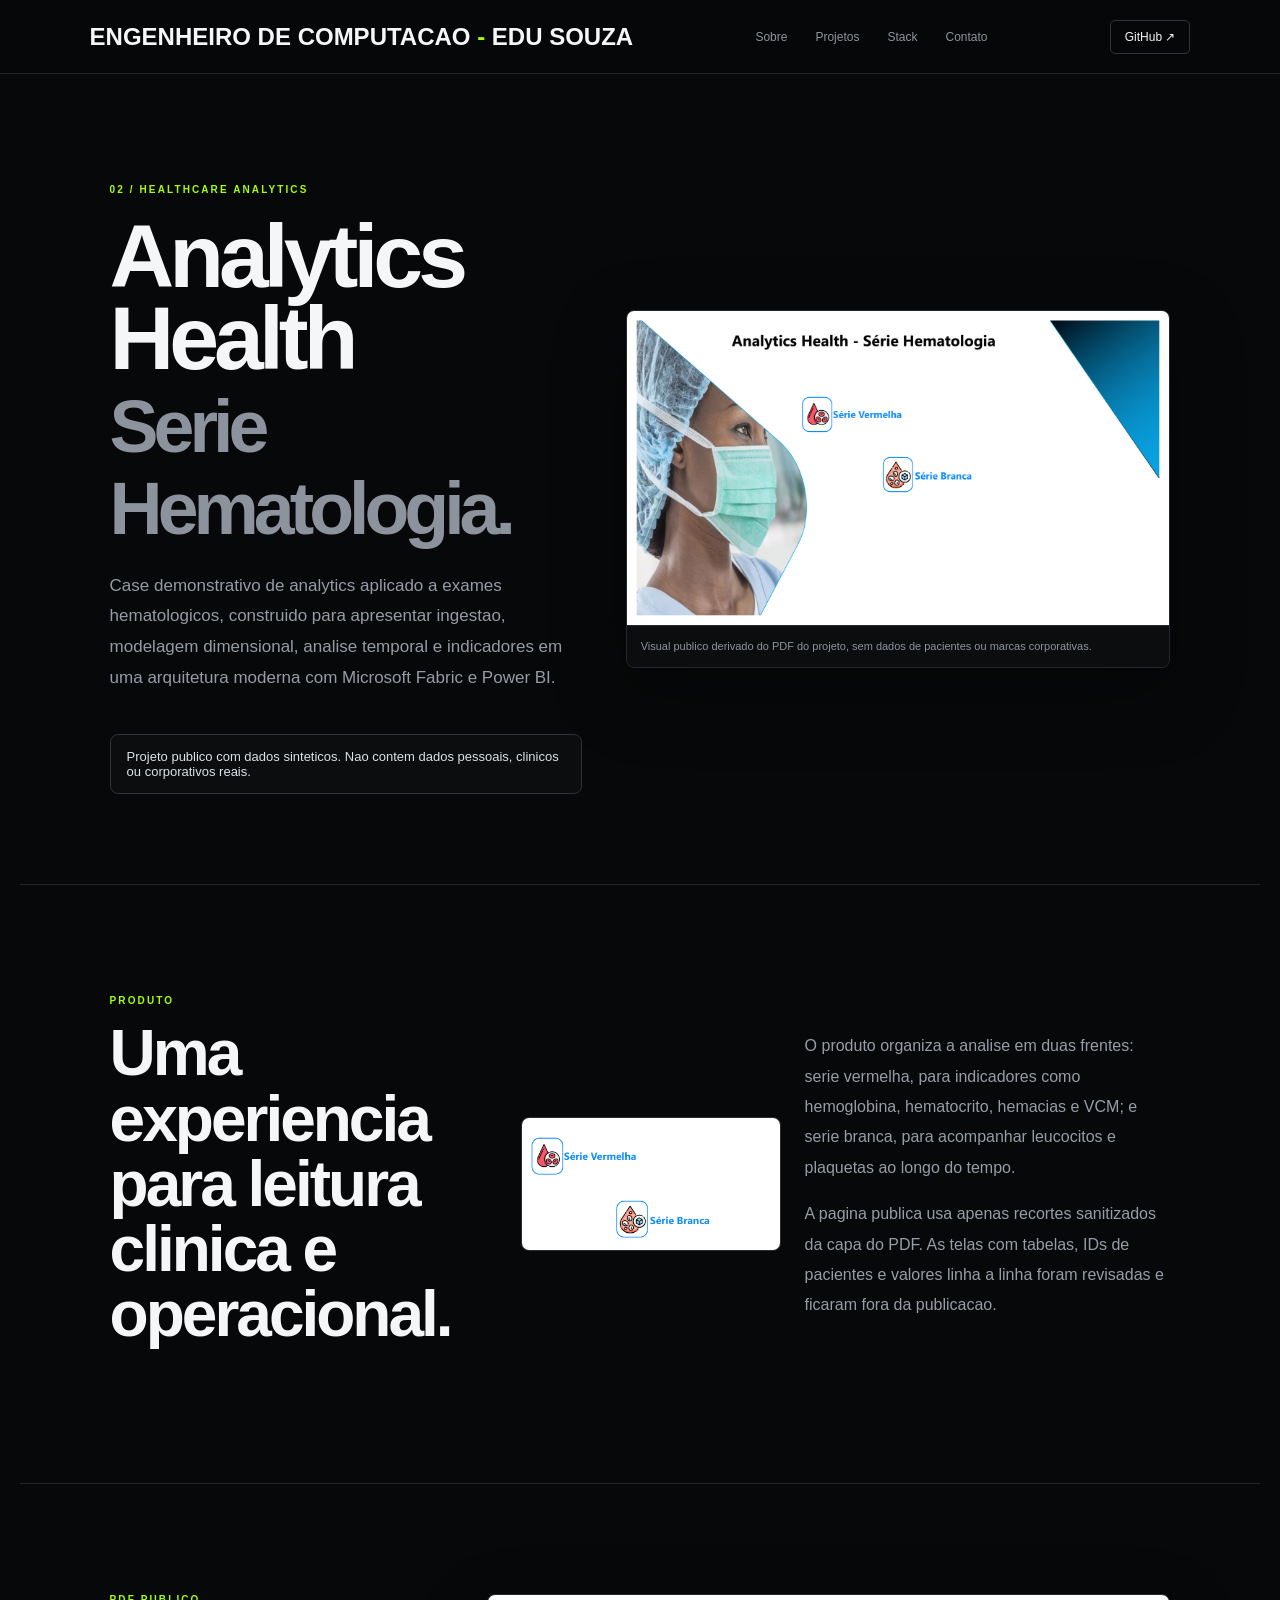
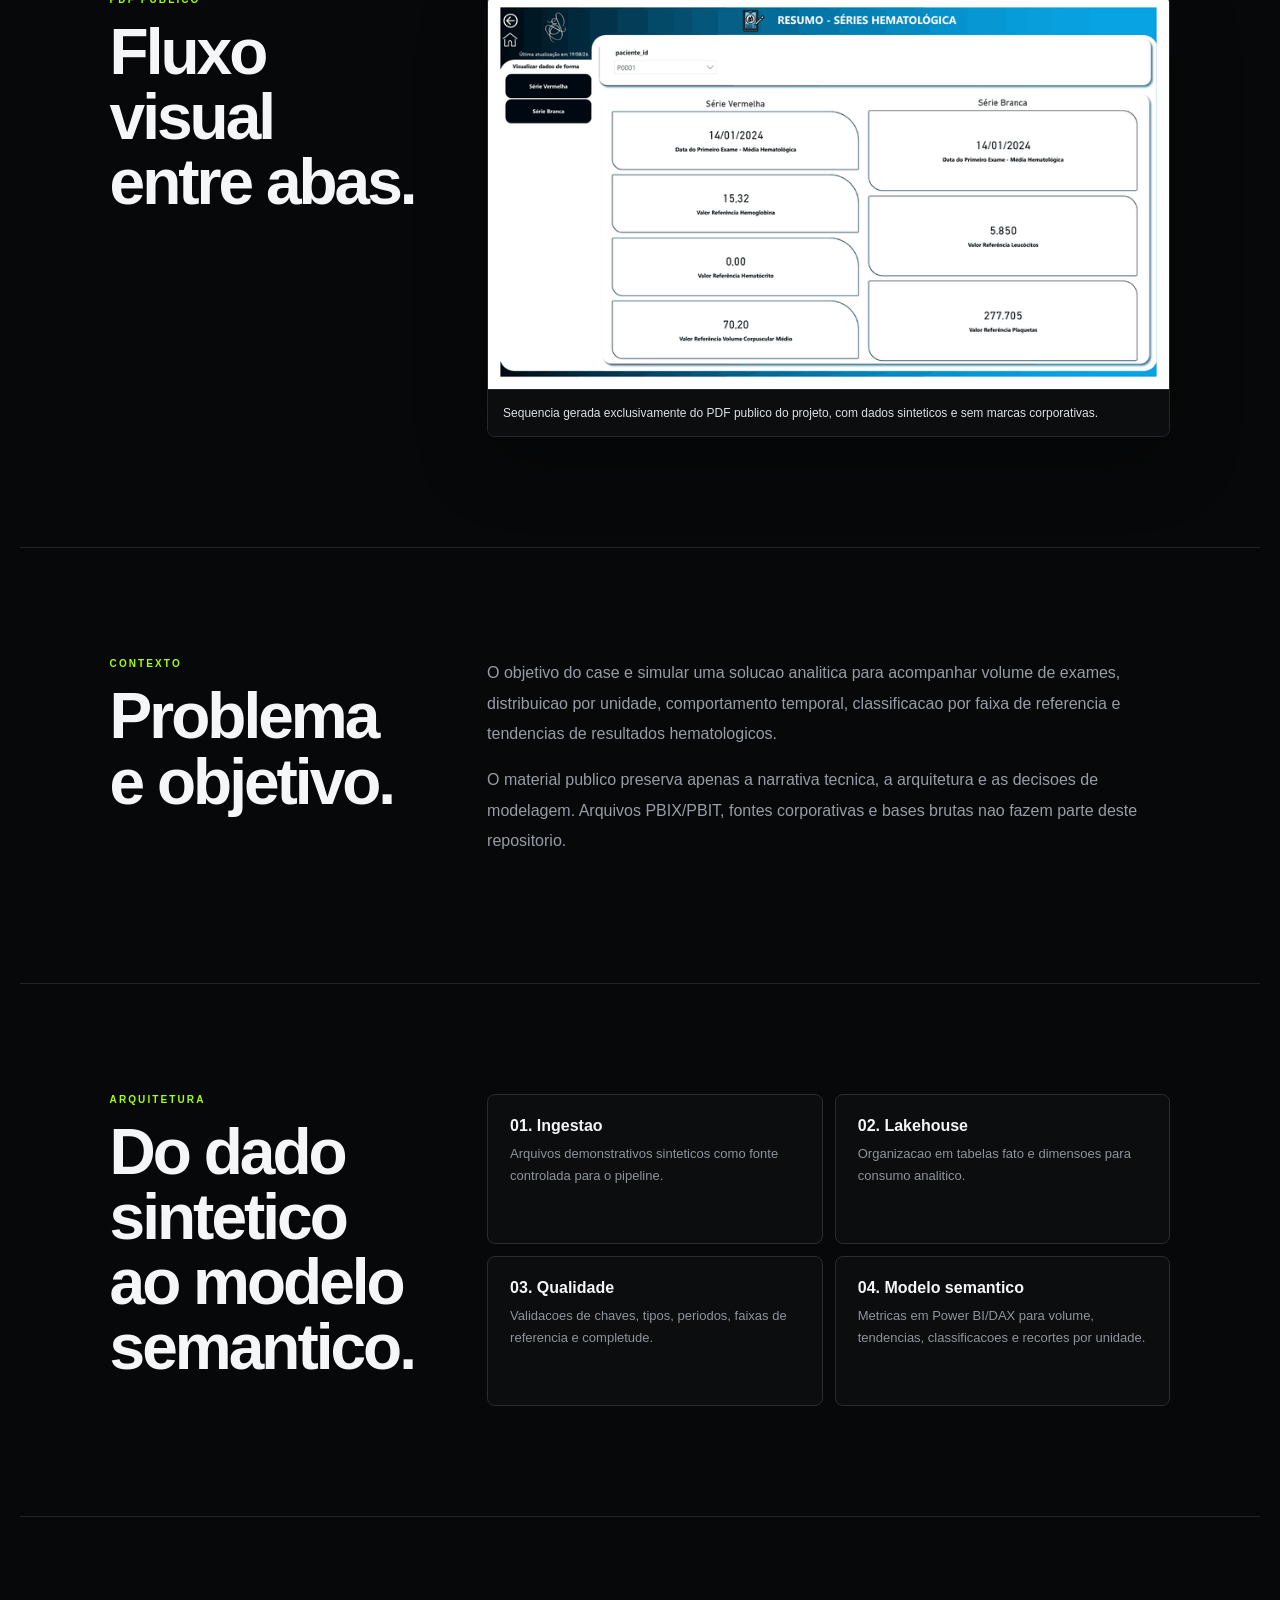
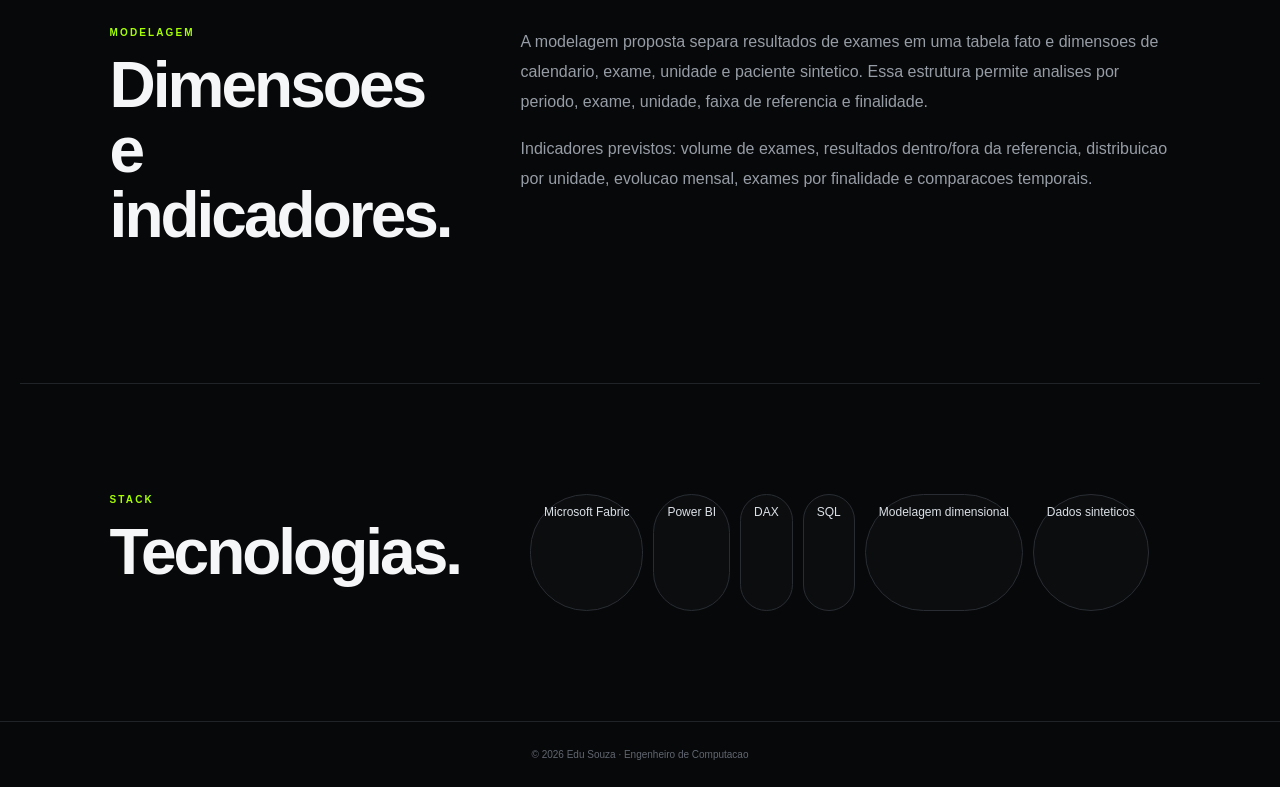
==== commit b162f439: "Replace health tabs GIF with PDF render" ====
--- a/projects/02-analytics-health-serie-hematologia/index.html
+++ b/projects/02-analytics-health-serie-hematologia/index.html
@@ -11,7 +11,7 @@
 <main>
 <section class="case-hero case-hero-visual"><div class="case-hero-copy"><div class="tag">02 / HEALTHCARE ANALYTICS</div><h1>Analytics<br>Health<br><em>Serie<br>Hematologia.</em></h1><p>Case demonstrativo de analytics aplicado a exames hematologicos, construido para apresentar ingestao, modelagem dimensional, analise temporal e indicadores em uma arquitetura moderna com Microsoft Fabric e Power BI.</p><div class="case-note">Projeto publico com dados sinteticos. Nao contem dados pessoais, clinicos ou corporativos reais.</div></div><figure class="case-preview"><img src="../../assets/img/analytics-health-cover-public.png" alt="Capa sanitizada do produto Analytics Health - Serie Hematologia"><figcaption>Visual publico derivado do PDF do projeto, sem dados de pacientes ou marcas corporativas.</figcaption></figure></section>
 <section class="case-grid section"><div><div class="tag">PRODUTO</div><h2>Uma experiencia para leitura clinica e operacional.</h2></div><div class="case-showcase"><img src="../../assets/img/analytics-health-series-public.png" alt="Navegacao visual entre Serie Vermelha e Serie Branca"><div><p>O produto organiza a analise em duas frentes: serie vermelha, para indicadores como hemoglobina, hematocrito, hemacias e VCM; e serie branca, para acompanhar leucocitos e plaquetas ao longo do tempo.</p><p>A pagina publica usa apenas recortes sanitizados da capa do PDF. As telas com tabelas, IDs de pacientes e valores linha a linha foram revisadas e ficaram fora da publicacao.</p></div></div></section>
-<section class="case-grid section"><div><div class="tag">DEMONSTRACAO</div><h2>Fluxo visual entre abas.</h2></div><figure class="case-demo"><img src="../../assets/img/analytics-health-tabs-demo.gif" alt="GIF demonstrativo alternando entre as abas Resumo, Serie Vermelha e Serie Branca"><figcaption>Demonstracao visual com telas publicas e dados sinteticos. O GIF nao e uma gravacao de dados reais, clinicos ou corporativos.</figcaption></figure></section>
+<section class="case-grid section"><div><div class="tag">PDF PUBLICO</div><h2>Fluxo visual entre abas.</h2></div><figure class="case-demo"><img src="../../assets/img/analytics-health-tabs-demo.gif" alt="GIF gerado do PDF publico alternando entre as abas Resumo, Serie Vermelha e Serie Branca"><figcaption>Sequencia gerada exclusivamente do PDF publico do projeto, com dados sinteticos e sem marcas corporativas.</figcaption></figure></section>
 <section class="case-grid section"><div><div class="tag">CONTEXTO</div><h2>Problema e objetivo.</h2></div><div class="case-copy"><p>O objetivo do case e simular uma solucao analitica para acompanhar volume de exames, distribuicao por unidade, comportamento temporal, classificacao por faixa de referencia e tendencias de resultados hematologicos.</p><p>O material publico preserva apenas a narrativa tecnica, a arquitetura e as decisoes de modelagem. Arquivos PBIX/PBIT, fontes corporativas e bases brutas nao fazem parte deste repositorio.</p></div></section>
 <section class="case-grid section"><div><div class="tag">ARQUITETURA</div><h2>Do dado sintetico ao modelo semantico.</h2></div><div class="case-list"><div><b>01. Ingestao</b><span>Arquivos demonstrativos sinteticos como fonte controlada para o pipeline.</span></div><div><b>02. Lakehouse</b><span>Organizacao em tabelas fato e dimensoes para consumo analitico.</span></div><div><b>03. Qualidade</b><span>Validacoes de chaves, tipos, periodos, faixas de referencia e completude.</span></div><div><b>04. Modelo semantico</b><span>Metricas em Power BI/DAX para volume, tendencias, classificacoes e recortes por unidade.</span></div></div></section>
 <section class="case-grid section"><div><div class="tag">MODELAGEM</div><h2>Dimensoes e indicadores.</h2></div><div class="case-copy"><p>A modelagem proposta separa resultados de exames em uma tabela fato e dimensoes de calendario, exame, unidade e paciente sintetico. Essa estrutura permite analises por periodo, exame, unidade, faixa de referencia e finalidade.</p><p>Indicadores previstos: volume de exames, resultados dentro/fora da referencia, distribuicao por unidade, evolucao mensal, exames por finalidade e comparacoes temporais.</p></div></section>
